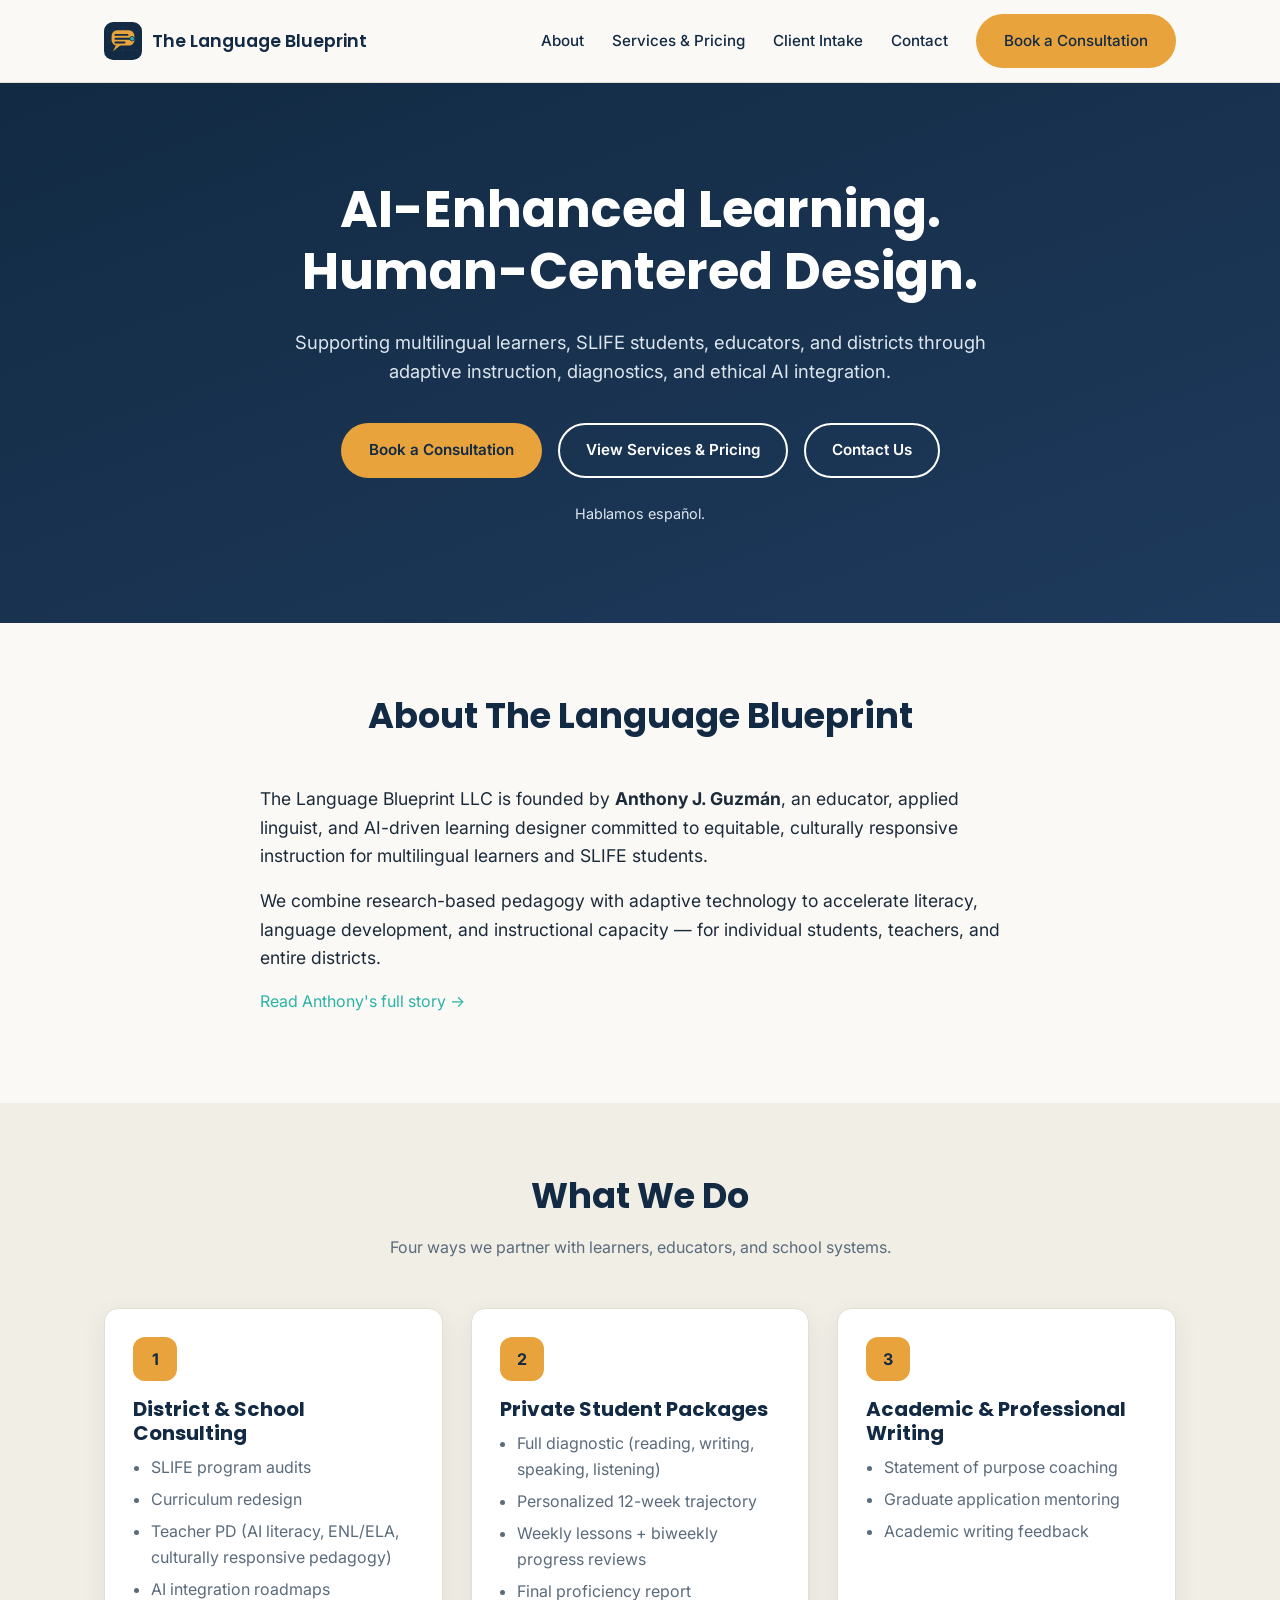
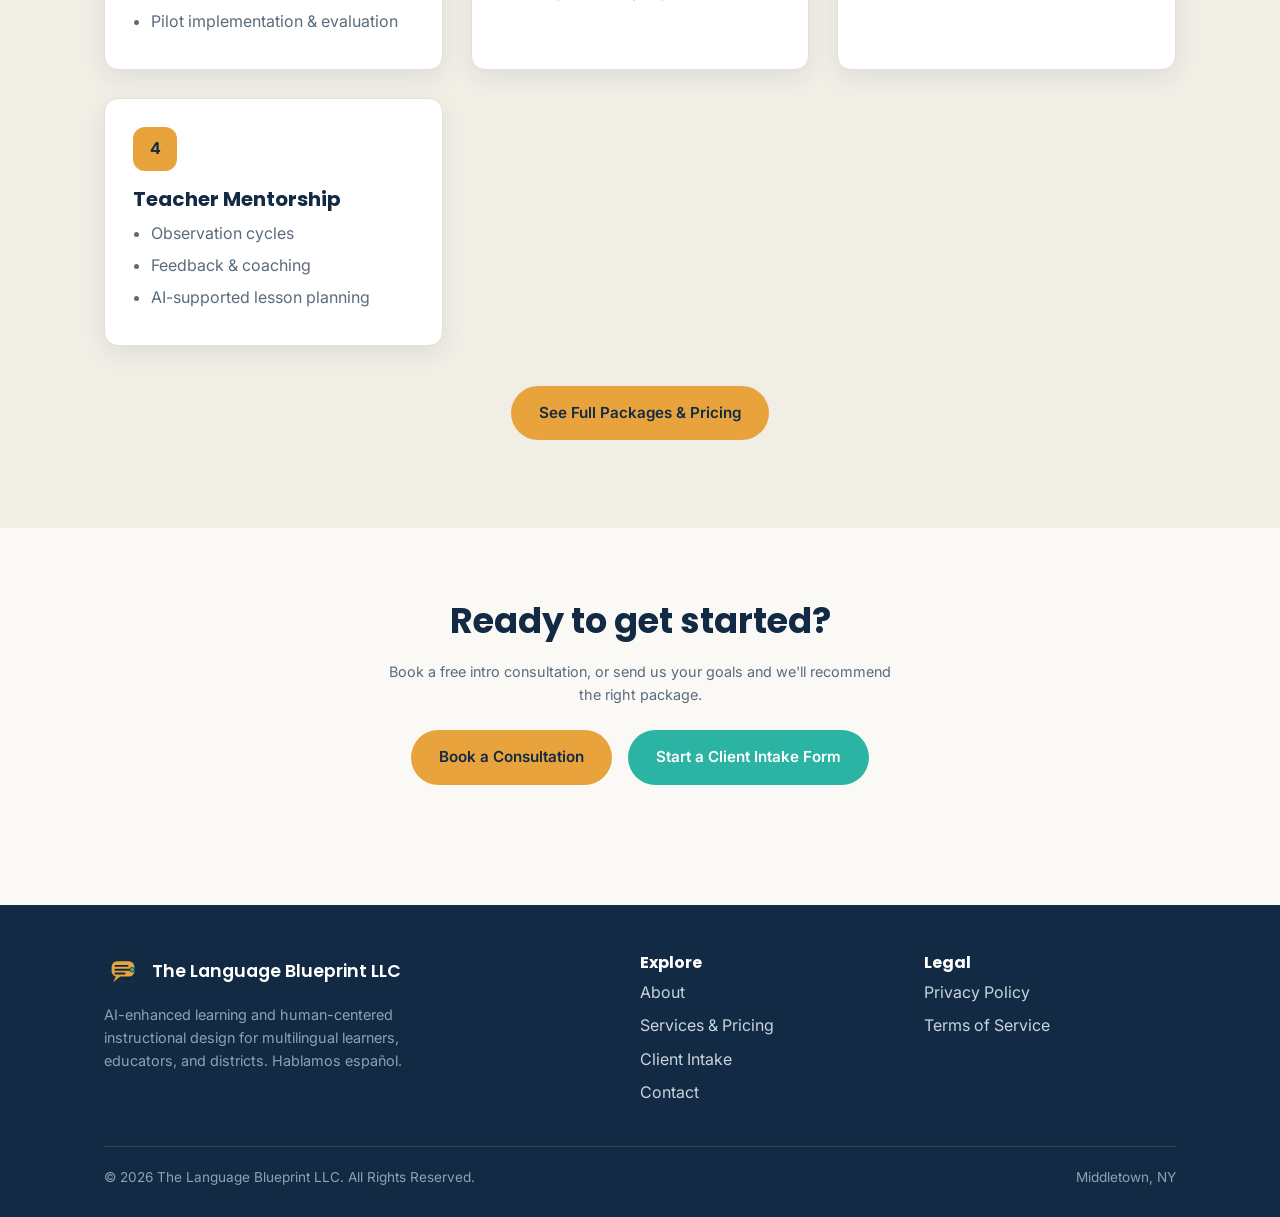
==== index.html @ 2959a11a "Fix logo/favicon for Google: use PNG instead of SVG (Google's logo/favicon crawler requires JPEG/PNG" ====
<!doctype html>
<html lang="en">
<head>
<meta charset="UTF-8">
<meta name="viewport" content="width=device-width, initial-scale=1.0">
<title>The Language Blueprint LLC | AI-Enhanced Learning, Human-Centered Design</title>
<meta name="description" content="The Language Blueprint LLC supports multilingual learners, SLIFE students, educators, and districts through adaptive instruction, diagnostics, and ethical AI integration.">
<link rel="canonical" href="https://www.thelanguageblueprint.org/">
<link rel="icon" type="image/svg+xml" href="assets/favicon.svg">
<link rel="icon" type="image/png" sizes="128x128" href="assets/favicon-128.png">
<link rel="preconnect" href="https://fonts.googleapis.com">
<link href="https://fonts.googleapis.com/css2?family=Inter:wght@400;500;600&family=Poppins:wght@500;600;700&display=swap" rel="stylesheet">
<link rel="stylesheet" href="css/style.css">

<meta property="og:type" content="website">
<meta property="og:title" content="The Language Blueprint LLC | AI-Enhanced Learning, Human-Centered Design">
<meta property="og:description" content="Supporting multilingual learners, SLIFE students, educators, and districts through adaptive instruction, diagnostics, and ethical AI integration.">
<meta property="og:url" content="https://www.thelanguageblueprint.org/">
<meta property="og:image" content="https://www.thelanguageblueprint.org/assets/logo-square-1200.png">
<meta name="twitter:card" content="summary">

<script type="application/ld+json">
{
  "@context": "https://schema.org",
  "@type": "ProfessionalService",
  "name": "The Language Blueprint LLC",
  "url": "https://www.thelanguageblueprint.org/",
  "logo": "https://www.thelanguageblueprint.org/assets/logo-square-1200.png",
  "image": "https://www.thelanguageblueprint.org/assets/logo-square-1200.png",
  "description": "AI-enhanced learning and human-centered instructional design for multilingual learners, SLIFE students, educators, and school districts.",
  "founder": {
    "@type": "Person",
    "name": "Anthony J. Guzmán"
  },
  "address": {
    "@type": "PostalAddress",
    "addressLocality": "Middletown",
    "addressRegion": "NY",
    "addressCountry": "US"
  },
  "email": "thelanguageblueprint01@gmail.com",
  "telephone": "+1-631-214-5880",
  "areaServed": "US"
}
</script>
</head>
<body>

<header class="site-header">
  <nav class="nav">
    <a href="index.html" class="brand">
      <img src="assets/logo-icon.svg" alt="The Language Blueprint LLC logo">
      The Language Blueprint
    </a>
    <button class="nav-toggle" aria-label="Toggle menu">&#9776;</button>
    <ul class="nav-links">
      <li><a href="about.html">About</a></li>
      <li><a href="services.html">Services &amp; Pricing</a></li>
      <li><a href="intake.html">Client Intake</a></li>
      <li><a href="contact.html">Contact</a></li>
      <li><a href="contact.html#book" class="btn btn-primary">Book a Consultation</a></li>
    </ul>
  </nav>
</header>

<section class="hero">
  <div class="container">
    <h1>AI-Enhanced Learning. Human-Centered Design.</h1>
    <p class="lede">Supporting multilingual learners, SLIFE students, educators, and districts through adaptive instruction, diagnostics, and ethical AI integration.</p>
    <div class="hero-ctas">
      <a href="contact.html#book" class="btn btn-primary">Book a Consultation</a>
      <a href="services.html" class="btn btn-outline" style="background:transparent;border-color:#fff;color:#fff;">View Services &amp; Pricing</a>
      <a href="contact.html" class="btn btn-outline" style="background:transparent;border-color:#fff;color:#fff;">Contact Us</a>
    </div>
    <p class="small" style="color:#DDE6EE;margin-top:24px;">Hablamos español.</p>
  </div>
</section>

<section id="about">
  <div class="container">
    <div class="section-head">
      <h2>About The Language Blueprint</h2>
    </div>
    <div class="grid" style="grid-template-columns: 1fr; max-width:760px; margin:0 auto;">
      <div>
        <p style="font-size:1.1rem;">The Language Blueprint LLC is founded by <strong>Anthony J. Guzmán</strong>, an educator, applied linguist, and AI-driven learning designer committed to equitable, culturally responsive instruction for multilingual learners and SLIFE students.</p>
        <p style="font-size:1.1rem;">We combine research-based pedagogy with adaptive technology to accelerate literacy, language development, and instructional capacity — for individual students, teachers, and entire districts.</p>
        <p><a href="about.html">Read Anthony's full story &rarr;</a></p>
      </div>
    </div>
  </div>
</section>

<section class="alt">
  <div class="container">
    <div class="section-head">
      <h2>What We Do</h2>
      <p>Four ways we partner with learners, educators, and school systems.</p>
    </div>
    <div class="grid">
      <div class="card">
        <div class="icon-badge">1</div>
        <h3>District &amp; School Consulting</h3>
        <ul>
          <li>SLIFE program audits</li>
          <li>Curriculum redesign</li>
          <li>Teacher PD (AI literacy, ENL/ELA, culturally responsive pedagogy)</li>
          <li>AI integration roadmaps</li>
          <li>Pilot implementation &amp; evaluation</li>
        </ul>
      </div>
      <div class="card">
        <div class="icon-badge">2</div>
        <h3>Private Student Packages</h3>
        <ul>
          <li>Full diagnostic (reading, writing, speaking, listening)</li>
          <li>Personalized 12-week trajectory</li>
          <li>Weekly lessons + biweekly progress reviews</li>
          <li>Final proficiency report</li>
        </ul>
      </div>
      <div class="card">
        <div class="icon-badge">3</div>
        <h3>Academic &amp; Professional Writing</h3>
        <ul>
          <li>Statement of purpose coaching</li>
          <li>Graduate application mentoring</li>
          <li>Academic writing feedback</li>
        </ul>
      </div>
      <div class="card">
        <div class="icon-badge">4</div>
        <h3>Teacher Mentorship</h3>
        <ul>
          <li>Observation cycles</li>
          <li>Feedback &amp; coaching</li>
          <li>AI-supported lesson planning</li>
        </ul>
      </div>
    </div>
    <p class="text-center" style="margin-top:40px;">
      <a href="services.html" class="btn btn-primary">See Full Packages &amp; Pricing</a>
    </p>
  </div>
</section>

<section>
  <div class="container text-center">
    <h2>Ready to get started?</h2>
    <p class="small" style="max-width:520px;margin:0 auto 24px;">Book a free intro consultation, or send us your goals and we'll recommend the right package.</p>
    <div class="hero-ctas">
      <a href="contact.html#book" class="btn btn-primary">Book a Consultation</a>
      <a href="intake.html" class="btn btn-teal">Start a Client Intake Form</a>
    </div>
  </div>
</section>

<footer class="site-footer">
  <div class="container">
    <div class="footer-grid">
      <div>
        <a href="index.html" class="brand" style="color:#fff;">
          <img src="assets/logo-icon.svg" alt="The Language Blueprint LLC logo">
          The Language Blueprint LLC
        </a>
        <p class="small" style="color:#90A2B3; max-width:320px; margin-top:12px;">AI-enhanced learning and human-centered instructional design for multilingual learners, educators, and districts. Hablamos español.</p>
      </div>
      <div>
        <h4>Explore</h4>
        <ul>
          <li><a href="about.html">About</a></li>
          <li><a href="services.html">Services &amp; Pricing</a></li>
          <li><a href="intake.html">Client Intake</a></li>
          <li><a href="contact.html">Contact</a></li>
        </ul>
      </div>
      <div>
        <h4>Legal</h4>
        <ul>
          <li><a href="privacy-policy.html">Privacy Policy</a></li>
          <li><a href="terms-of-service.html">Terms of Service</a></li>
        </ul>
      </div>
    </div>
    <div class="footer-bottom">
      <span>&copy; <span id="year"></span> The Language Blueprint LLC. All Rights Reserved.</span>
      <span>Middletown, NY</span>
    </div>
  </div>
</footer>

<script src="js/main.js"></script>
</body>
</html>
---- css/style.css ----
/* ============================================
   The Language Blueprint LLC — Site Stylesheet
   ============================================ */

:root {
  --navy: #122A43;
  --navy-light: #1E3A5C;
  --amber: #E8A33D;
  --amber-dark: #C9812A;
  --teal: #2BB3A3;
  --bg: #FAF9F6;
  --bg-alt: #F1EEE6;
  --text: #1C2B3A;
  --muted: #5A6B7B;
  --border: #E3DFD4;
  --radius: 14px;
  --max-width: 1120px;
  --shadow: 0 8px 24px rgba(18, 42, 67, 0.08);
}

* { box-sizing: border-box; }

html { scroll-behavior: smooth; }

body {
  margin: 0;
  font-family: 'Inter', 'Segoe UI', Arial, sans-serif;
  color: var(--text);
  background: var(--bg);
  line-height: 1.6;
}

h1, h2, h3, h4 {
  font-family: 'Poppins', 'Segoe UI', Arial, sans-serif;
  color: var(--navy);
  line-height: 1.2;
  margin: 0 0 0.5em;
}

h1 { font-size: clamp(2.1rem, 4vw, 3.2rem); }
h2 { font-size: clamp(1.6rem, 3vw, 2.2rem); }
h3 { font-size: 1.25rem; }

p { margin: 0 0 1em; color: var(--text); }

a { color: var(--teal); text-decoration: none; }
a:hover { text-decoration: underline; }

img, svg { max-width: 100%; display: block; }

.container {
  max-width: var(--max-width);
  margin: 0 auto;
  padding: 0 24px;
}

/* ---------- Header / Nav ---------- */

.site-header {
  position: sticky;
  top: 0;
  z-index: 100;
  background: rgba(250, 249, 246, 0.92);
  backdrop-filter: blur(6px);
  border-bottom: 1px solid var(--border);
}

.nav {
  display: flex;
  align-items: center;
  justify-content: space-between;
  padding: 14px 24px;
  max-width: var(--max-width);
  margin: 0 auto;
}

.brand {
  display: flex;
  align-items: center;
  gap: 10px;
  font-family: 'Poppins', sans-serif;
  font-weight: 600;
  font-size: 1.1rem;
  color: var(--navy);
}

.brand img { width: 38px; height: 38px; }
.brand:hover { text-decoration: none; }

.nav-links {
  display: flex;
  align-items: center;
  gap: 28px;
  list-style: none;
  margin: 0;
  padding: 0;
}

.nav-links a {
  color: var(--navy);
  font-weight: 500;
  font-size: 0.95rem;
}

.nav-toggle {
  display: none;
  background: none;
  border: none;
  font-size: 1.6rem;
  color: var(--navy);
  cursor: pointer;
}

@media (max-width: 780px) {
  .nav-toggle { display: block; }
  .nav-links {
    position: absolute;
    top: 100%;
    left: 0;
    right: 0;
    background: var(--bg);
    flex-direction: column;
    align-items: flex-start;
    gap: 0;
    border-bottom: 1px solid var(--border);
    max-height: 0;
    overflow: hidden;
    transition: max-height 0.25s ease;
  }
  .nav-links.open { max-height: 400px; }
  .nav-links li { width: 100%; }
  .nav-links a {
    display: block;
    padding: 14px 24px;
    width: 100%;
    border-top: 1px solid var(--border);
  }
}

/* ---------- Buttons ---------- */

.btn {
  display: inline-flex;
  align-items: center;
  justify-content: center;
  gap: 8px;
  padding: 13px 26px;
  border-radius: 999px;
  font-weight: 600;
  font-size: 0.95rem;
  cursor: pointer;
  border: 2px solid transparent;
  transition: transform 0.15s ease, box-shadow 0.15s ease, background 0.15s ease;
  white-space: nowrap;
}

.btn:hover { text-decoration: none; transform: translateY(-1px); }

.btn-primary {
  background: var(--amber);
  color: var(--navy);
}
.btn-primary:hover { background: var(--amber-dark); }

.btn-outline {
  background: transparent;
  border-color: var(--navy);
  color: var(--navy);
}
.btn-outline:hover { background: var(--navy); color: #fff; }

.btn-teal {
  background: var(--teal);
  color: #fff;
}
.btn-teal:hover { background: #23917f; }

.btn-block { width: 100%; }

/* ---------- Hero ---------- */

.hero {
  background: linear-gradient(160deg, var(--navy) 0%, var(--navy-light) 100%);
  color: #fff;
  padding: 96px 0 84px;
}

.hero .container { text-align: center; max-width: 780px; }

.hero h1 { color: #fff; }

.hero p.lede {
  font-size: 1.15rem;
  color: #DDE6EE;
  margin-bottom: 2em;
}

.hero-ctas {
  display: flex;
  gap: 16px;
  justify-content: center;
  flex-wrap: wrap;
}

/* ---------- Sections ---------- */

section { padding: 72px 0; }
section.alt { background: var(--bg-alt); }

.section-head {
  text-align: center;
  max-width: 640px;
  margin: 0 auto 48px;
}

.section-head p { color: var(--muted); }

/* ---------- Cards / Grid ---------- */

.grid {
  display: grid;
  gap: 28px;
  grid-template-columns: repeat(auto-fit, minmax(250px, 1fr));
}

.card {
  background: #fff;
  border: 1px solid var(--border);
  border-radius: var(--radius);
  padding: 28px;
  box-shadow: var(--shadow);
}

.card ul { padding-left: 1.1em; margin: 0.5em 0 0; color: var(--muted); }
.card li { margin-bottom: 0.4em; }

.icon-badge {
  width: 44px;
  height: 44px;
  border-radius: 12px;
  background: var(--amber);
  color: var(--navy);
  display: flex;
  align-items: center;
  justify-content: center;
  font-weight: 700;
  margin-bottom: 16px;
}

/* ---------- Pricing ---------- */

.price-card {
  background: #fff;
  border: 1px solid var(--border);
  border-radius: var(--radius);
  padding: 32px;
  box-shadow: var(--shadow);
  display: flex;
  flex-direction: column;
}

.price-card .fee {
  font-family: 'Poppins', sans-serif;
  font-size: 2rem;
  font-weight: 600;
  color: var(--navy);
  margin: 8px 0 16px;
}

.price-card .fee span {
  font-size: 0.95rem;
  color: var(--muted);
  font-weight: 400;
}

.price-card ul {
  list-style: none;
  padding: 0;
  margin: 0 0 24px;
  color: var(--muted);
  flex-grow: 1;
}

.price-card li {
  padding-left: 1.6em;
  position: relative;
  margin-bottom: 10px;
}

.price-card li::before {
  content: "✓";
  position: absolute;
  left: 0;
  color: var(--teal);
  font-weight: 700;
}

.price-card.featured {
  border: 2px solid var(--amber);
  transform: scale(1.02);
}

.badge {
  display: inline-block;
  background: var(--teal);
  color: #fff;
  font-size: 0.75rem;
  font-weight: 700;
  letter-spacing: 0.05em;
  text-transform: uppercase;
  padding: 4px 12px;
  border-radius: 999px;
  margin-bottom: 12px;
  align-self: flex-start;
}

/* ---------- Forms ---------- */

.form-card {
  background: #fff;
  border: 1px solid var(--border);
  border-radius: var(--radius);
  padding: 32px;
  box-shadow: var(--shadow);
  max-width: 640px;
  margin: 0 auto;
}

label {
  display: block;
  font-weight: 600;
  font-size: 0.9rem;
  margin: 18px 0 6px;
  color: var(--navy);
}

label:first-child { margin-top: 0; }

input, select, textarea {
  width: 100%;
  padding: 12px 14px;
  border: 1px solid var(--border);
  border-radius: 8px;
  font-family: inherit;
  font-size: 1rem;
  background: var(--bg);
  color: var(--text);
}

input:focus, select:focus, textarea:focus {
  outline: none;
  border-color: var(--teal);
}

.checkbox-row {
  display: flex;
  gap: 10px;
  align-items: flex-start;
  margin-top: 20px;
}

.checkbox-row input { width: auto; margin-top: 4px; }
.checkbox-row label { margin: 0; font-weight: 400; font-size: 0.9rem; color: var(--muted); }

.form-note {
  font-size: 0.85rem;
  color: var(--muted);
  margin-top: 16px;
}

/* ---------- Footer ---------- */

.site-footer {
  background: var(--navy);
  color: #C9D4DE;
  padding: 48px 0 28px;
  margin-top: 48px;
}

.footer-grid {
  display: grid;
  grid-template-columns: 2fr 1fr 1fr;
  gap: 32px;
  margin-bottom: 32px;
}

.footer-grid h4 { color: #fff; font-size: 1rem; }
.footer-grid a { color: #C9D4DE; }
.footer-grid ul { list-style: none; padding: 0; margin: 0; }
.footer-grid li { margin-bottom: 8px; }

.footer-bottom {
  border-top: 1px solid rgba(255,255,255,0.12);
  padding-top: 20px;
  font-size: 0.85rem;
  display: flex;
  justify-content: space-between;
  flex-wrap: wrap;
  gap: 12px;
  color: #90A2B3;
}

@media (max-width: 640px) {
  .footer-grid { grid-template-columns: 1fr; }
}

/* ---------- Utility ---------- */

.text-center { text-align: center; }
.mt-0 { margin-top: 0; }
.small { font-size: 0.9rem; color: var(--muted); }

.legal-doc {
  max-width: 760px;
  margin: 0 auto;
  background: #fff;
  border: 1px solid var(--border);
  border-radius: var(--radius);
  padding: 48px;
  box-shadow: var(--shadow);
}

.legal-doc h2 { margin-top: 1.6em; }
.legal-doc h2:first-child { margin-top: 0; }

@media print {
  .site-header, .site-footer, .no-print { display: none; }
  .legal-doc { box-shadow: none; border: none; padding: 0; }
}
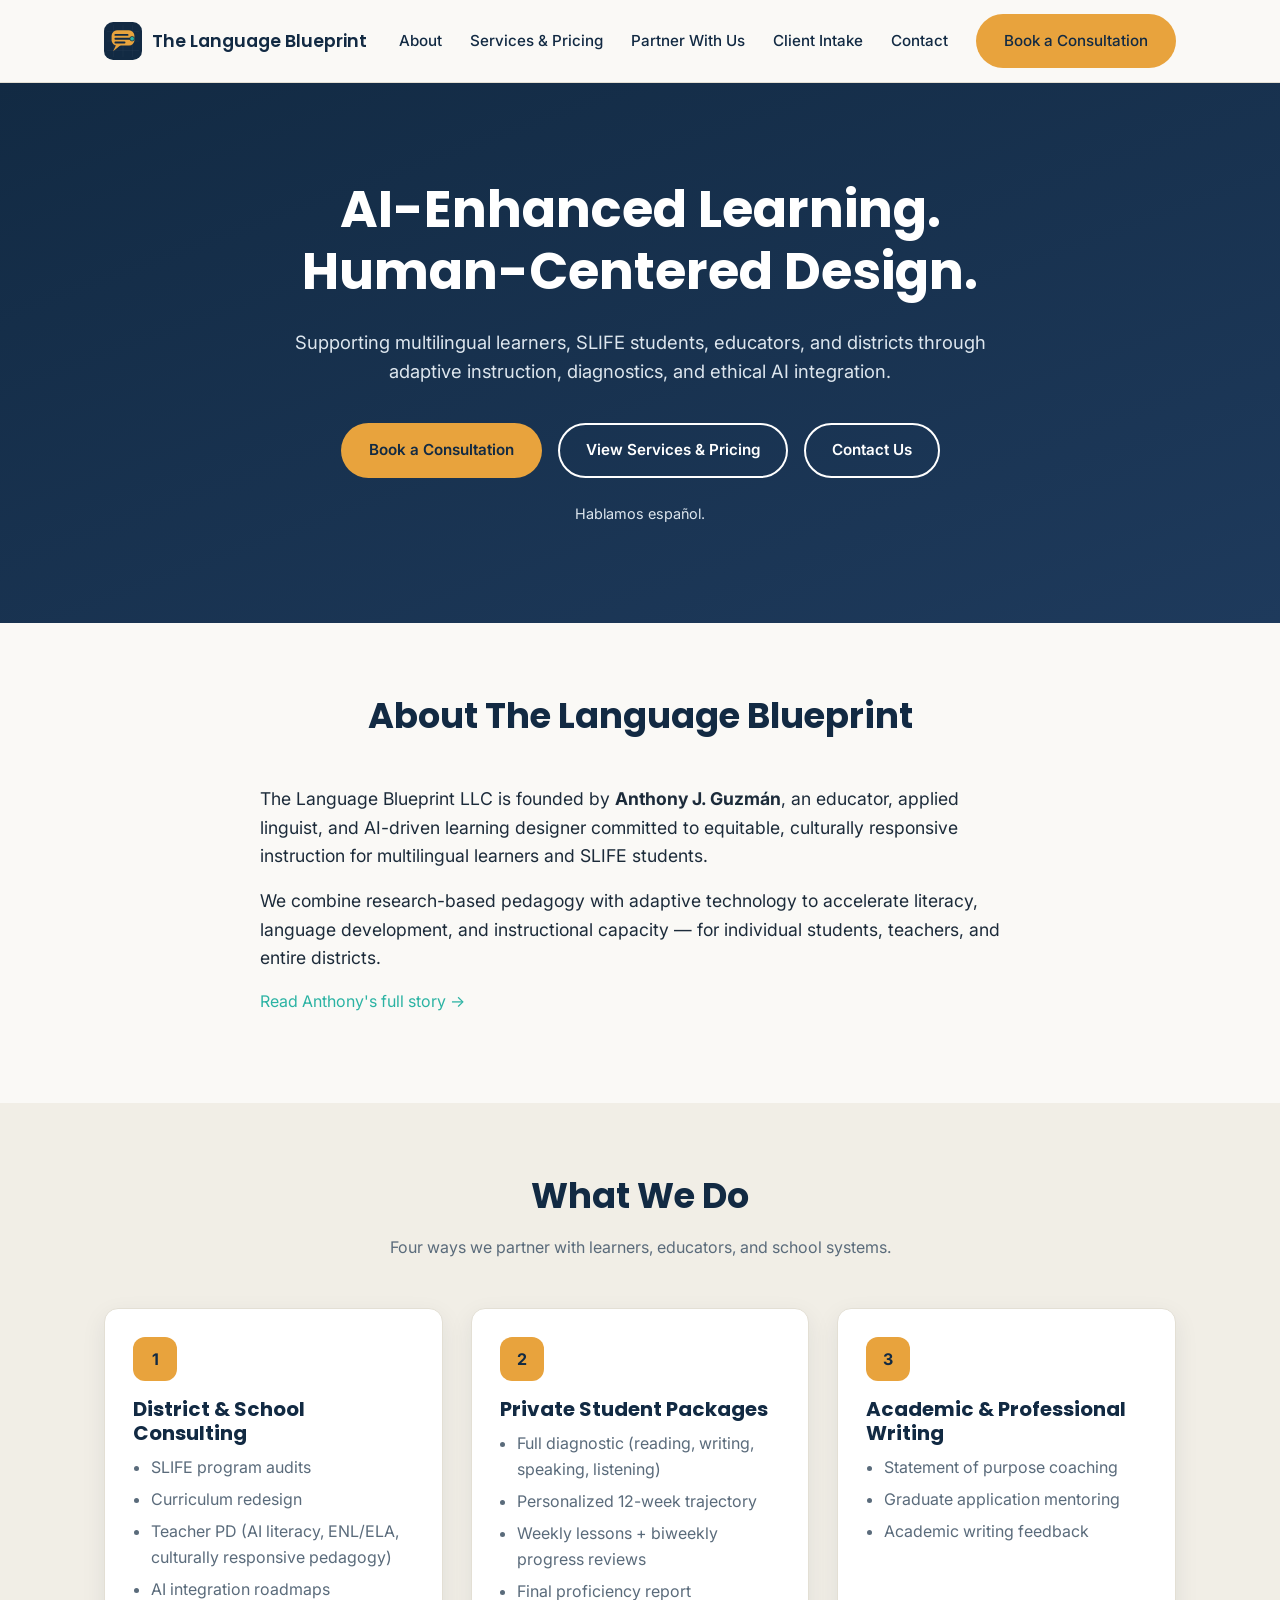
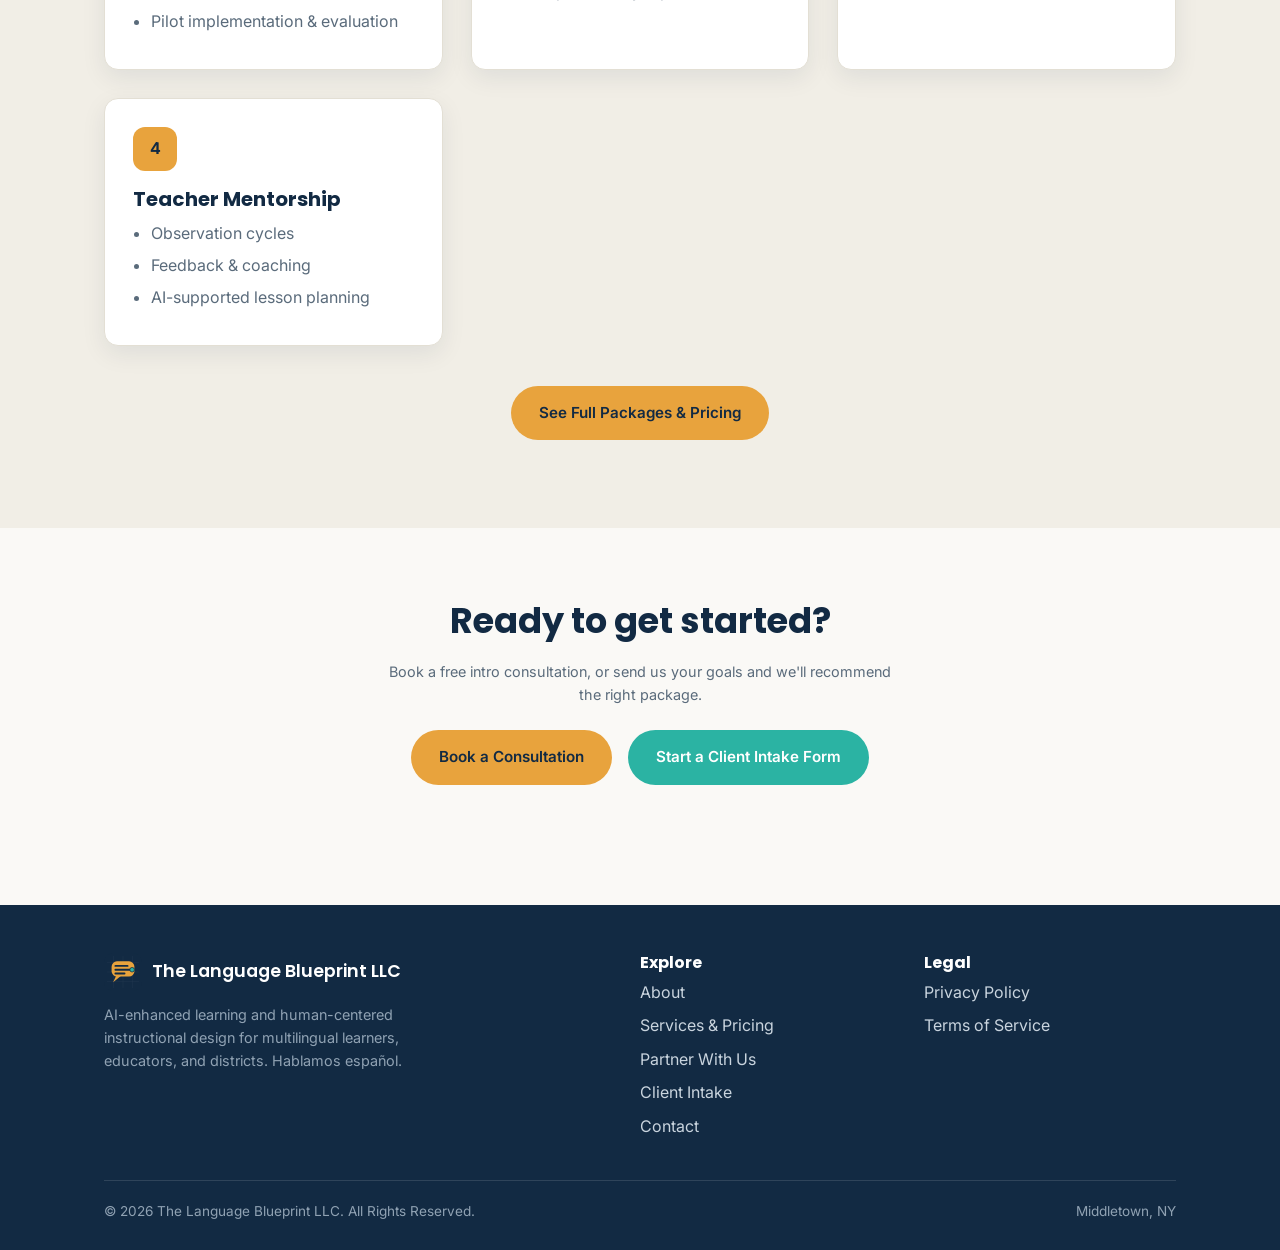
==== commit c8ac11bb: "Add Partner With Us recruitment page, link site-wide, add Google Form field spec for applicant intak" ====
--- a/index.html
+++ b/index.html
@@ -56,6 +56,7 @@
     <ul class="nav-links">
       <li><a href="about.html">About</a></li>
       <li><a href="services.html">Services &amp; Pricing</a></li>
+          <li><a href="partner.html">Partner With Us</a></li>
       <li><a href="intake.html">Client Intake</a></li>
       <li><a href="contact.html">Contact</a></li>
       <li><a href="contact.html#book" class="btn btn-primary">Book a Consultation</a></li>
@@ -170,6 +171,7 @@
         <ul>
           <li><a href="about.html">About</a></li>
           <li><a href="services.html">Services &amp; Pricing</a></li>
+          <li><a href="partner.html">Partner With Us</a></li>
           <li><a href="intake.html">Client Intake</a></li>
           <li><a href="contact.html">Contact</a></li>
         </ul>
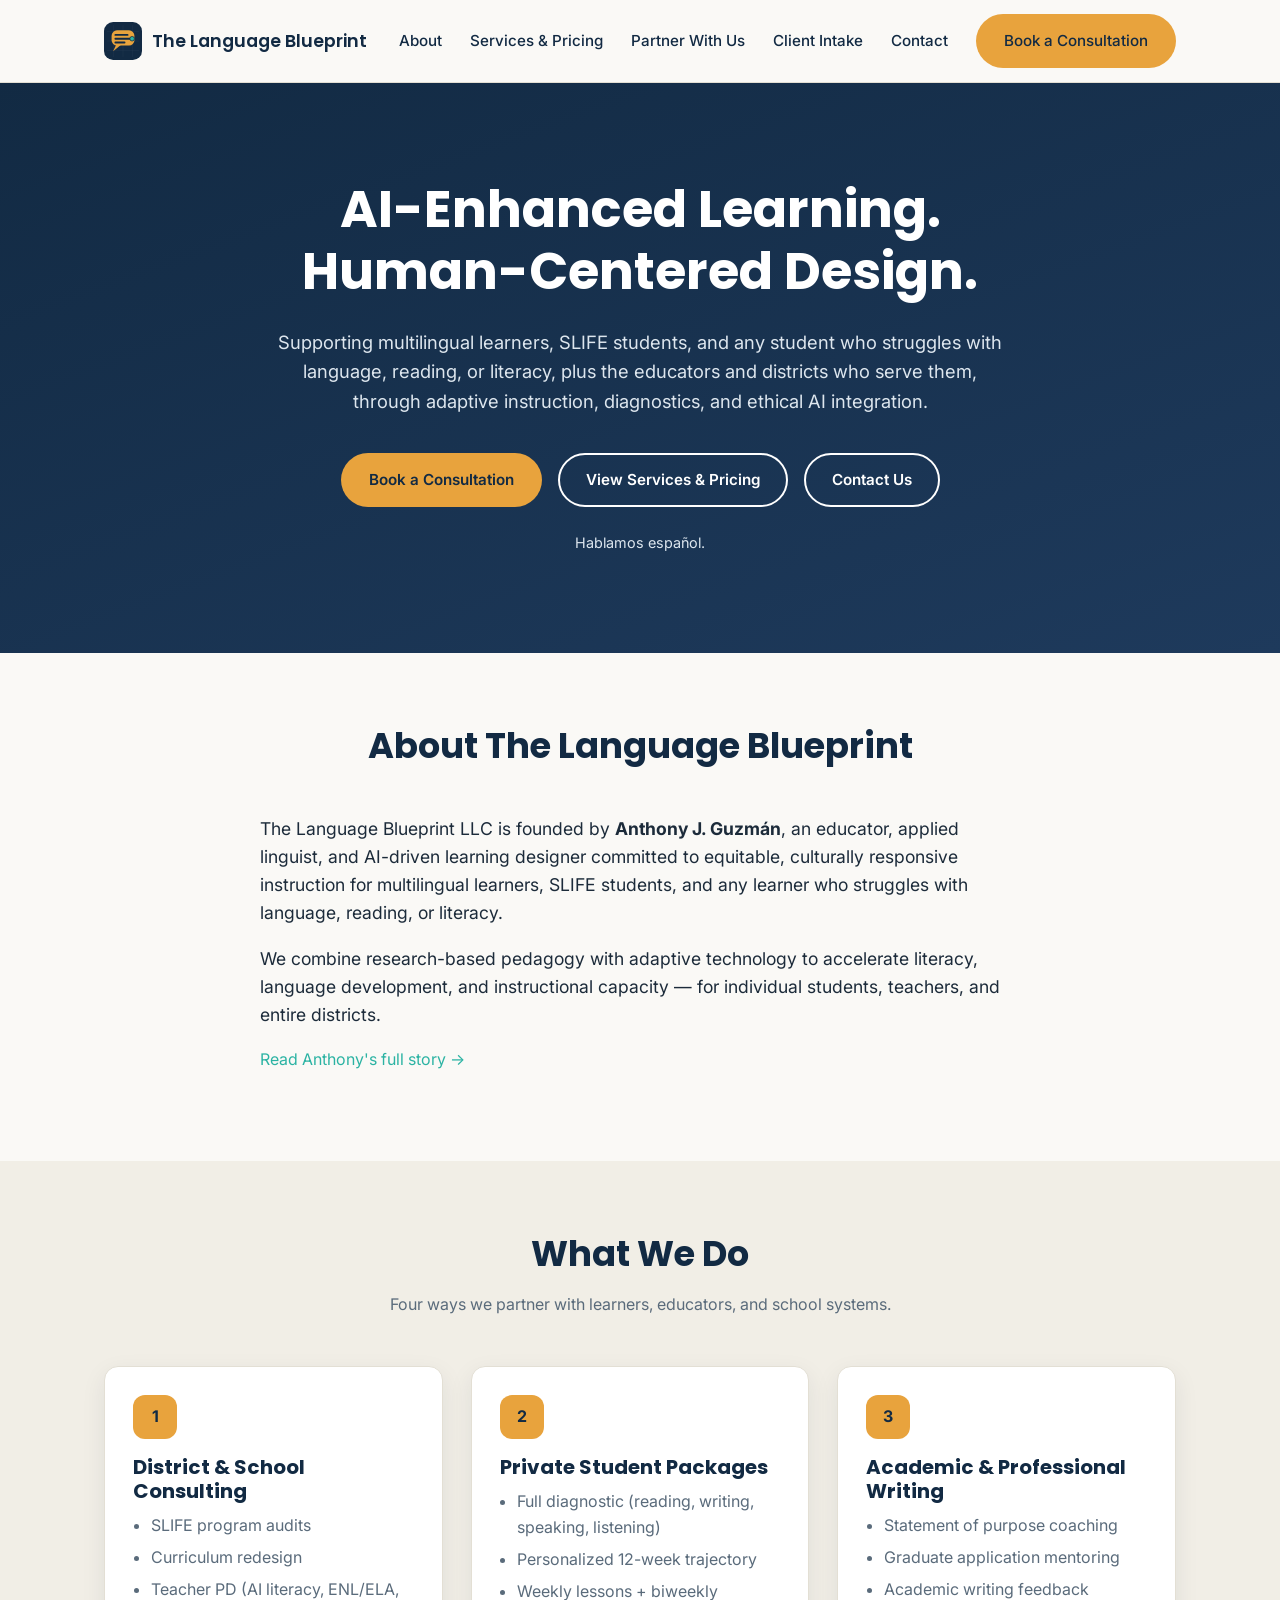
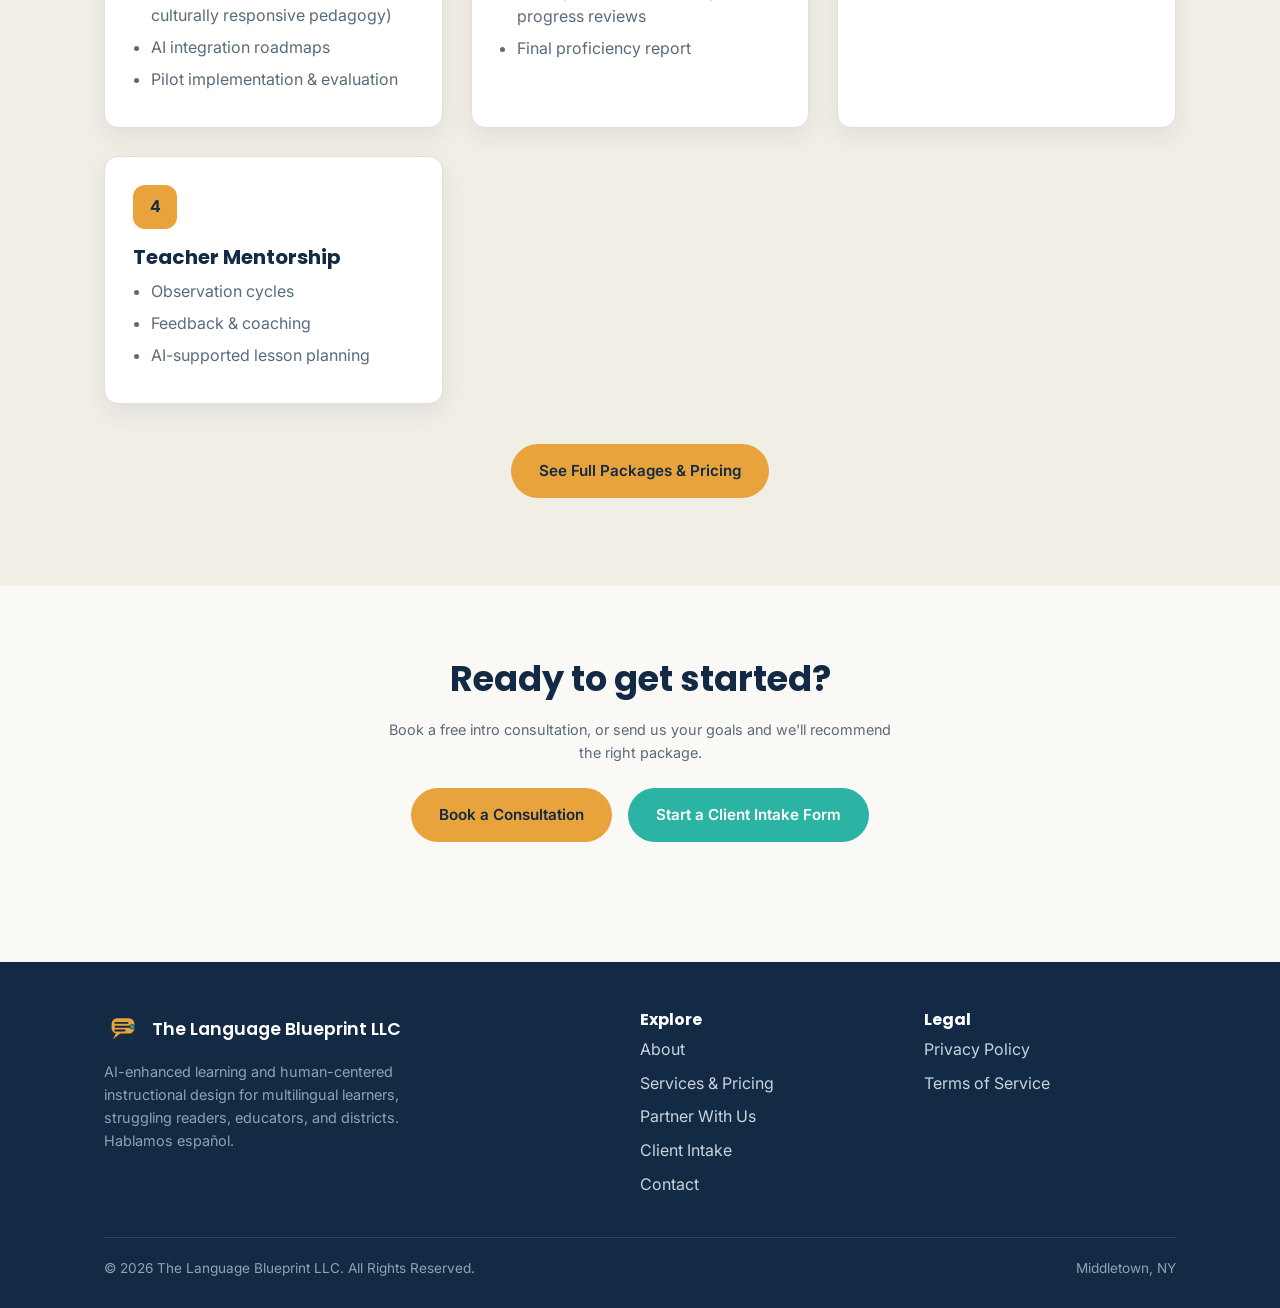
==== commit 24997e28: "Broaden site messaging beyond ELL/SLIFE to include all struggling readers; add Anthony's degree cred" ====
--- a/index.html
+++ b/index.html
@@ -4,7 +4,7 @@
 <meta charset="UTF-8">
 <meta name="viewport" content="width=device-width, initial-scale=1.0">
 <title>The Language Blueprint LLC | AI-Enhanced Learning, Human-Centered Design</title>
-<meta name="description" content="The Language Blueprint LLC supports multilingual learners, SLIFE students, educators, and districts through adaptive instruction, diagnostics, and ethical AI integration.">
+<meta name="description" content="The Language Blueprint LLC supports multilingual learners, SLIFE students, and struggling readers, plus the educators and districts who serve them, through adaptive instruction, diagnostics, and ethical AI integration.">
 <link rel="canonical" href="https://www.thelanguageblueprint.org/">
 <link rel="icon" type="image/svg+xml" href="assets/favicon.svg">
 <link rel="icon" type="image/png" sizes="128x128" href="assets/favicon-128.png">
@@ -14,7 +14,7 @@
 
 <meta property="og:type" content="website">
 <meta property="og:title" content="The Language Blueprint LLC | AI-Enhanced Learning, Human-Centered Design">
-<meta property="og:description" content="Supporting multilingual learners, SLIFE students, educators, and districts through adaptive instruction, diagnostics, and ethical AI integration.">
+<meta property="og:description" content="Supporting multilingual learners, SLIFE students, and struggling readers, plus the educators and districts who serve them, through adaptive instruction, diagnostics, and ethical AI integration.">
 <meta property="og:url" content="https://www.thelanguageblueprint.org/">
 <meta property="og:image" content="https://www.thelanguageblueprint.org/assets/logo-square-1200.png">
 <meta name="twitter:card" content="summary">
@@ -27,7 +27,7 @@
   "url": "https://www.thelanguageblueprint.org/",
   "logo": "https://www.thelanguageblueprint.org/assets/logo-square-1200.png",
   "image": "https://www.thelanguageblueprint.org/assets/logo-square-1200.png",
-  "description": "AI-enhanced learning and human-centered instructional design for multilingual learners, SLIFE students, educators, and school districts.",
+  "description": "AI-enhanced learning and human-centered instructional design for multilingual learners, SLIFE students, struggling readers, educators, and school districts.",
   "founder": {
     "@type": "Person",
     "name": "Anthony J. Guzmán"
@@ -67,7 +67,7 @@
 <section class="hero">
   <div class="container">
     <h1>AI-Enhanced Learning. Human-Centered Design.</h1>
-    <p class="lede">Supporting multilingual learners, SLIFE students, educators, and districts through adaptive instruction, diagnostics, and ethical AI integration.</p>
+    <p class="lede">Supporting multilingual learners, SLIFE students, and any student who struggles with language, reading, or literacy, plus the educators and districts who serve them, through adaptive instruction, diagnostics, and ethical AI integration.</p>
     <div class="hero-ctas">
       <a href="contact.html#book" class="btn btn-primary">Book a Consultation</a>
       <a href="services.html" class="btn btn-outline" style="background:transparent;border-color:#fff;color:#fff;">View Services &amp; Pricing</a>
@@ -84,7 +84,7 @@
     </div>
     <div class="grid" style="grid-template-columns: 1fr; max-width:760px; margin:0 auto;">
       <div>
-        <p style="font-size:1.1rem;">The Language Blueprint LLC is founded by <strong>Anthony J. Guzmán</strong>, an educator, applied linguist, and AI-driven learning designer committed to equitable, culturally responsive instruction for multilingual learners and SLIFE students.</p>
+        <p style="font-size:1.1rem;">The Language Blueprint LLC is founded by <strong>Anthony J. Guzmán</strong>, an educator, applied linguist, and AI-driven learning designer committed to equitable, culturally responsive instruction for multilingual learners, SLIFE students, and any learner who struggles with language, reading, or literacy.</p>
         <p style="font-size:1.1rem;">We combine research-based pedagogy with adaptive technology to accelerate literacy, language development, and instructional capacity — for individual students, teachers, and entire districts.</p>
         <p><a href="about.html">Read Anthony's full story &rarr;</a></p>
       </div>
@@ -164,7 +164,7 @@
           <img src="assets/logo-icon.svg" alt="The Language Blueprint LLC logo">
           The Language Blueprint LLC
         </a>
-        <p class="small" style="color:#90A2B3; max-width:320px; margin-top:12px;">AI-enhanced learning and human-centered instructional design for multilingual learners, educators, and districts. Hablamos español.</p>
+        <p class="small" style="color:#90A2B3; max-width:320px; margin-top:12px;">AI-enhanced learning and human-centered instructional design for multilingual learners, struggling readers, educators, and districts. Hablamos español.</p>
       </div>
       <div>
         <h4>Explore</h4>
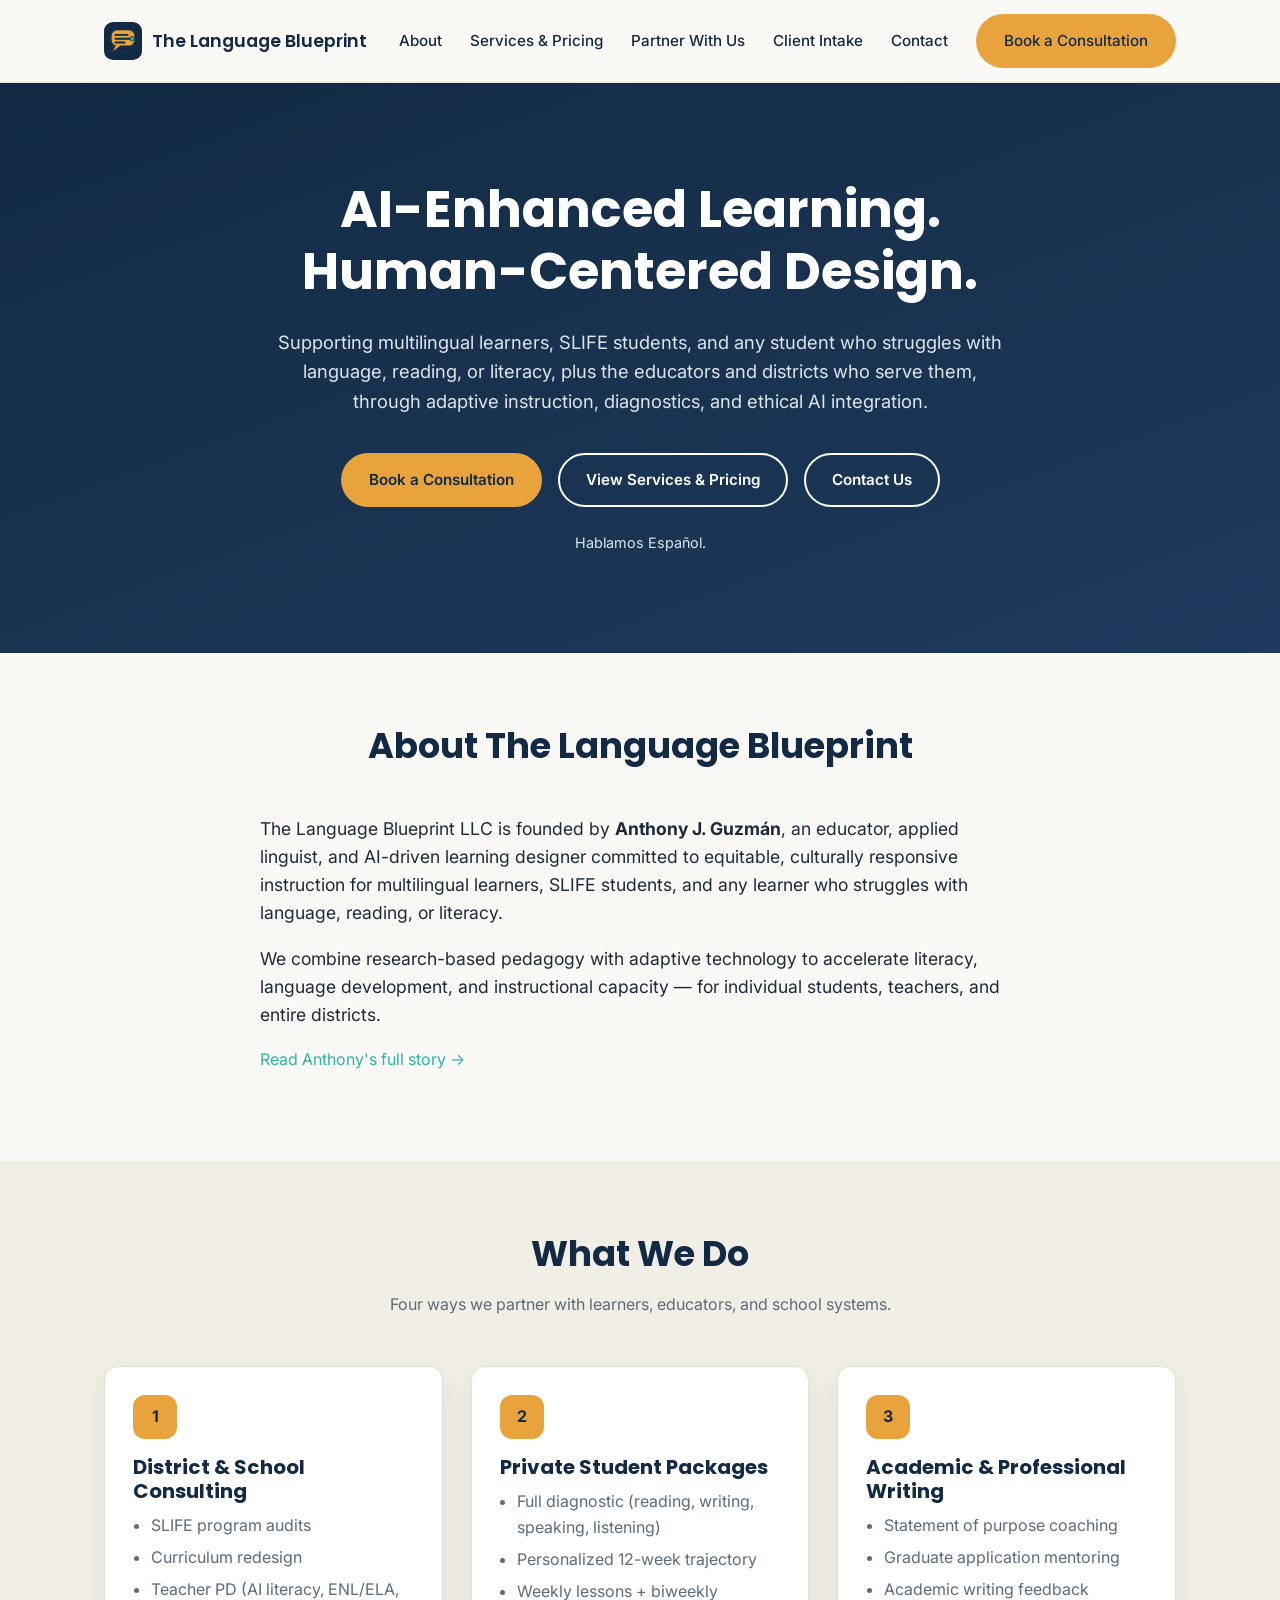
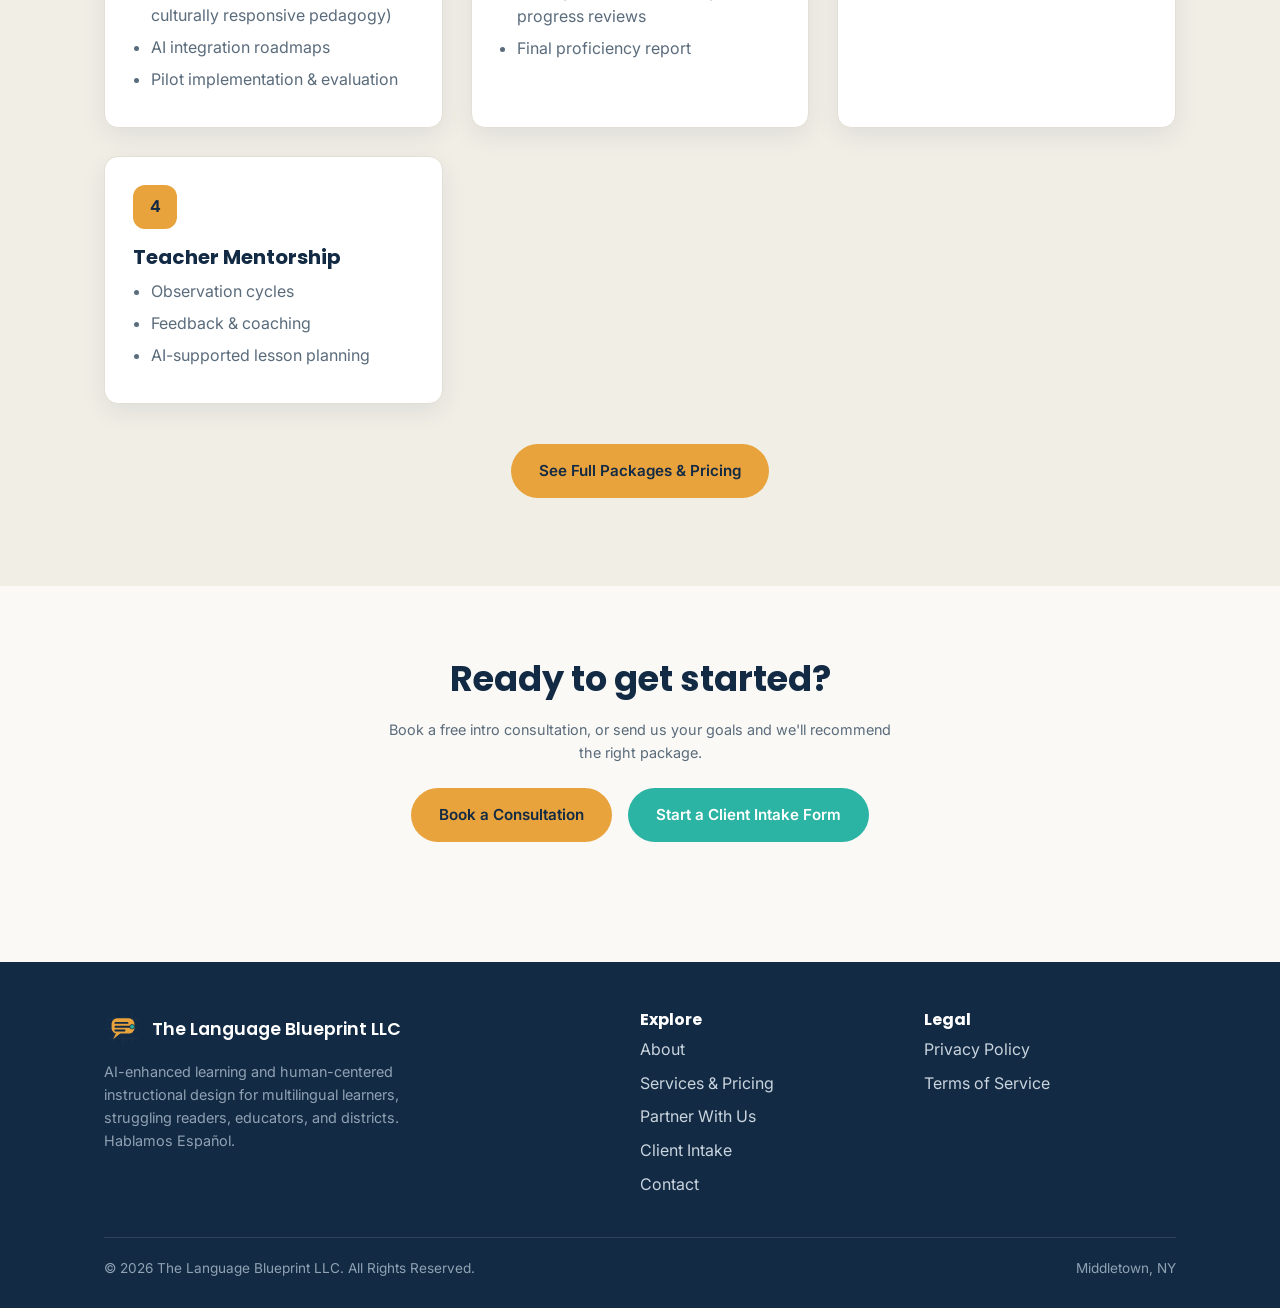
==== commit a2cfa66d: "Capitalize Espanol in 'Hablamos Espanol' site-wide" ====
--- a/index.html
+++ b/index.html
@@ -73,7 +73,7 @@
       <a href="services.html" class="btn btn-outline" style="background:transparent;border-color:#fff;color:#fff;">View Services &amp; Pricing</a>
       <a href="contact.html" class="btn btn-outline" style="background:transparent;border-color:#fff;color:#fff;">Contact Us</a>
     </div>
-    <p class="small" style="color:#DDE6EE;margin-top:24px;">Hablamos español.</p>
+    <p class="small" style="color:#DDE6EE;margin-top:24px;">Hablamos Español.</p>
   </div>
 </section>
 
@@ -164,7 +164,7 @@
           <img src="assets/logo-icon.svg" alt="The Language Blueprint LLC logo">
           The Language Blueprint LLC
         </a>
-        <p class="small" style="color:#90A2B3; max-width:320px; margin-top:12px;">AI-enhanced learning and human-centered instructional design for multilingual learners, struggling readers, educators, and districts. Hablamos español.</p>
+        <p class="small" style="color:#90A2B3; max-width:320px; margin-top:12px;">AI-enhanced learning and human-centered instructional design for multilingual learners, struggling readers, educators, and districts. Hablamos Español.</p>
       </div>
       <div>
         <h4>Explore</h4>
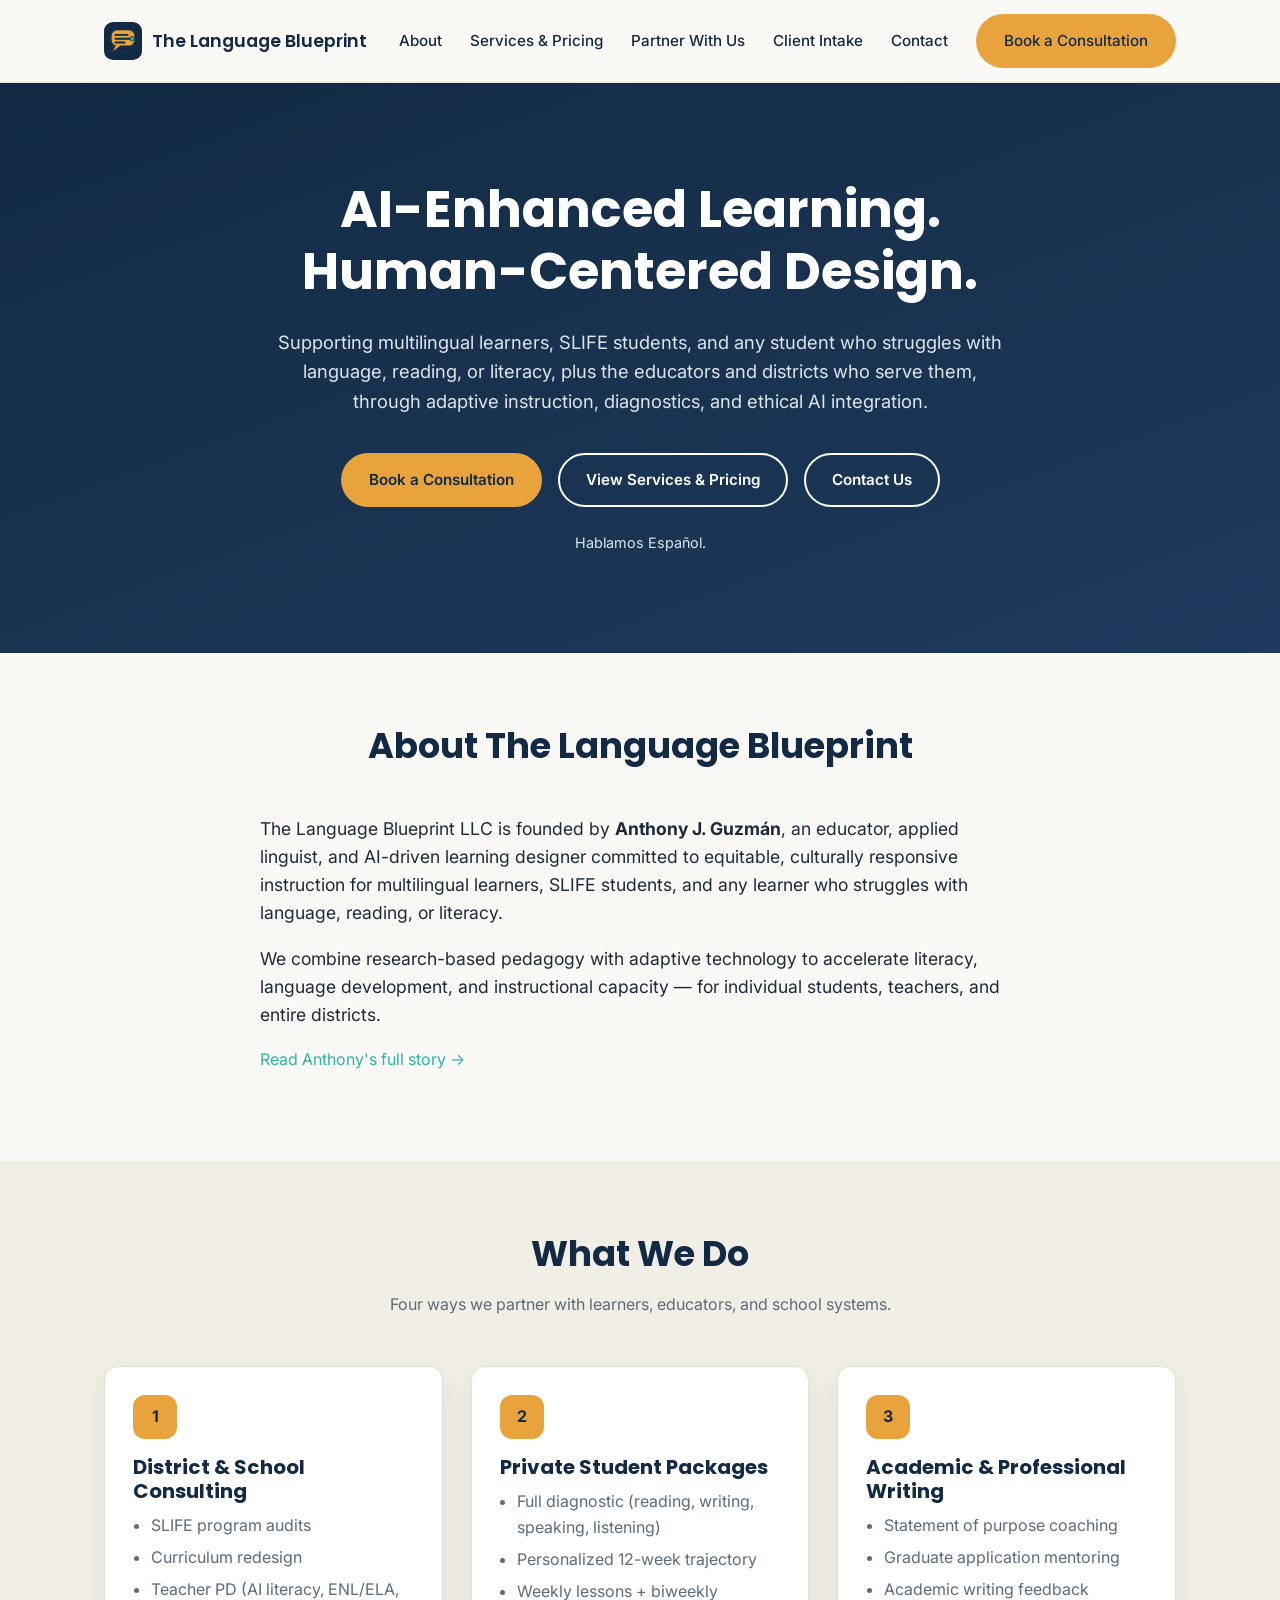
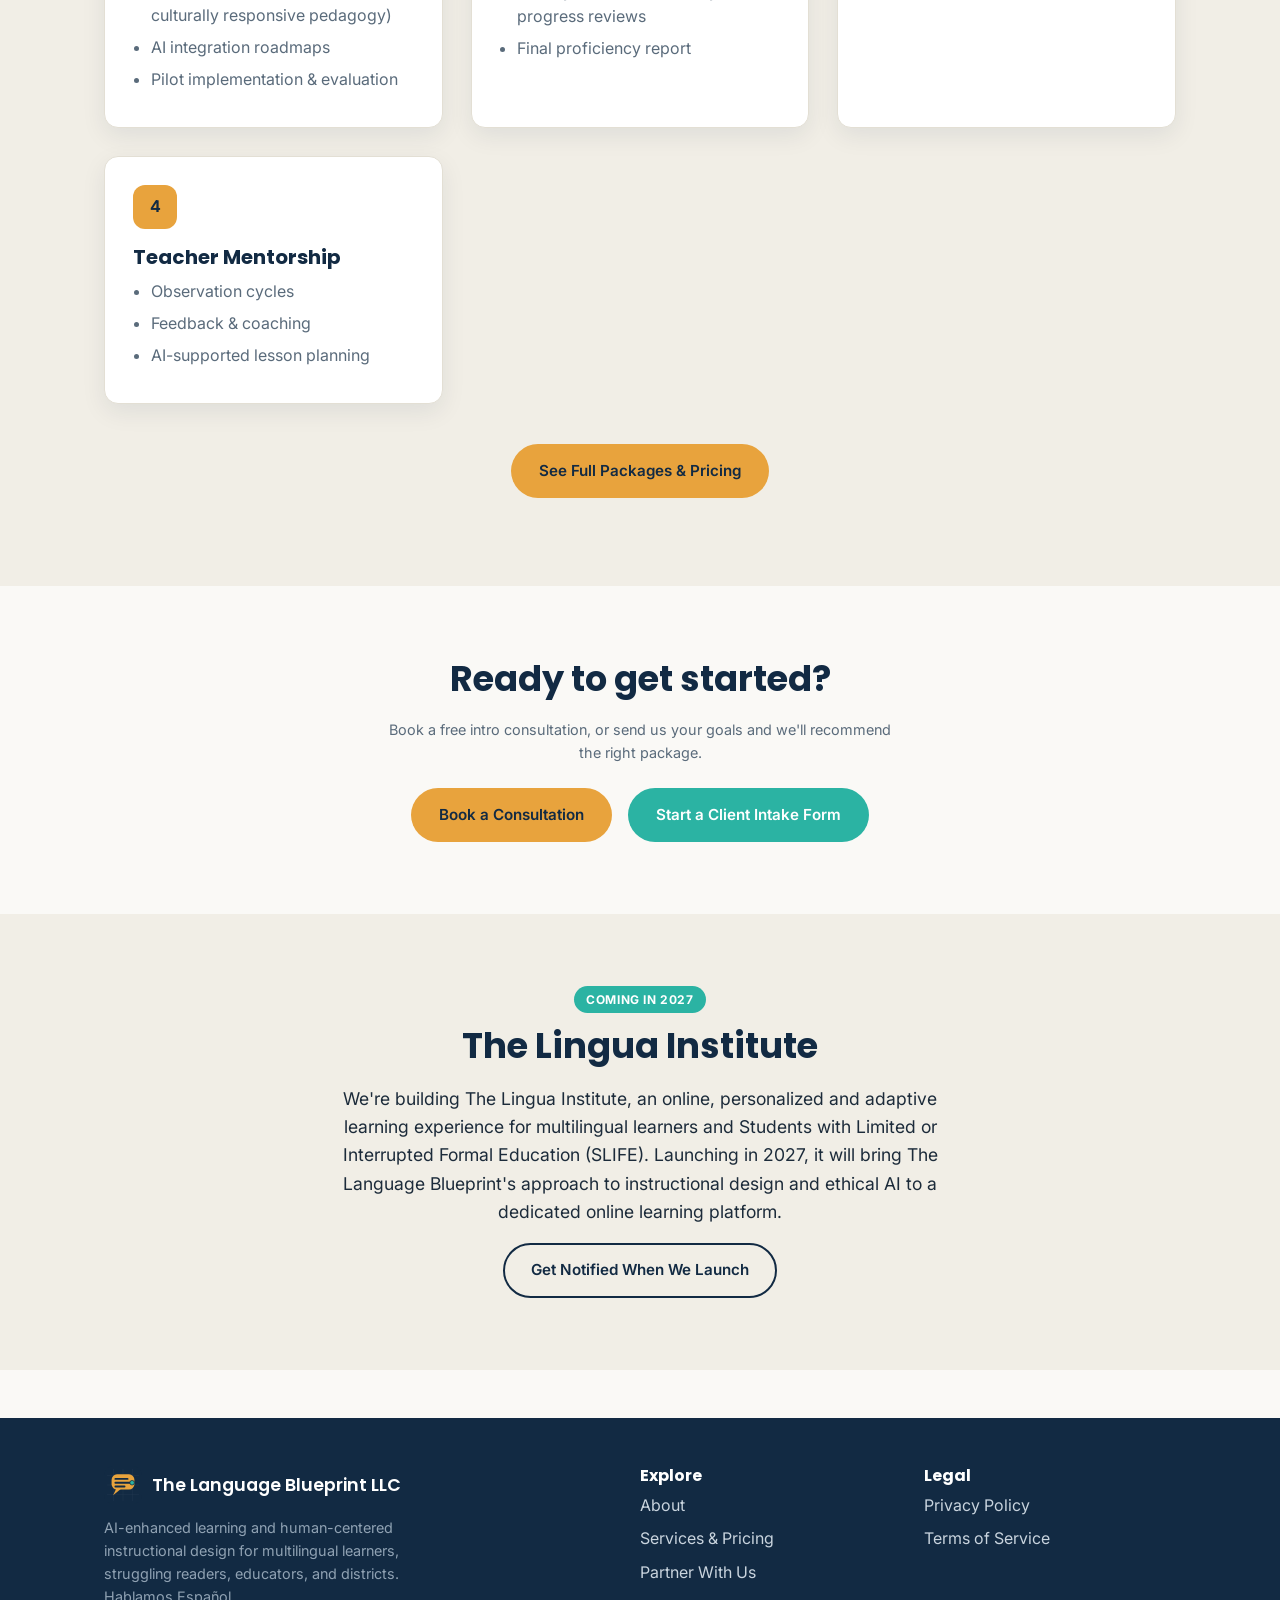
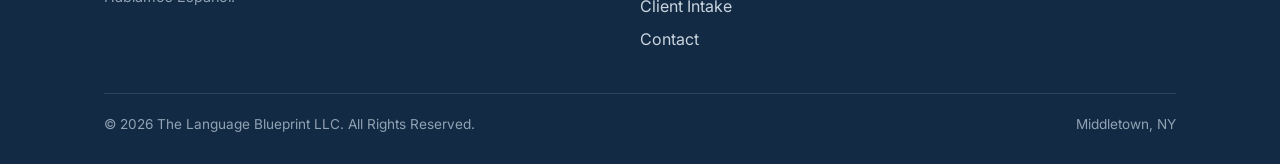
==== commit 1a883a63: "Add Lingua Institute 2027 launch teaser to homepage" ====
--- a/index.html
+++ b/index.html
@@ -39,7 +39,7 @@
     "addressCountry": "US"
   },
   "email": "thelanguageblueprint01@gmail.com",
-  "telephone": "+1-631-214-5880",
+  "telephone": "+1-845-734-3995",
   "areaServed": "US"
 }
 </script>
@@ -156,6 +156,15 @@
   </div>
 </section>
 
+<section class="alt">
+  <div class="container text-center" style="max-width:700px; margin:0 auto;">
+    <span class="badge">Coming in 2027</span>
+    <h2>The Lingua Institute</h2>
+    <p style="font-size:1.1rem;">We're building The Lingua Institute, an online, personalized and adaptive learning experience for multilingual learners and Students with Limited or Interrupted Formal Education (SLIFE). Launching in 2027, it will bring The Language Blueprint's approach to instructional design and ethical AI to a dedicated online learning platform.</p>
+    <a href="contact.html" class="btn btn-outline">Get Notified When We Launch</a>
+  </div>
+</section>
+
 <footer class="site-footer">
   <div class="container">
     <div class="footer-grid">
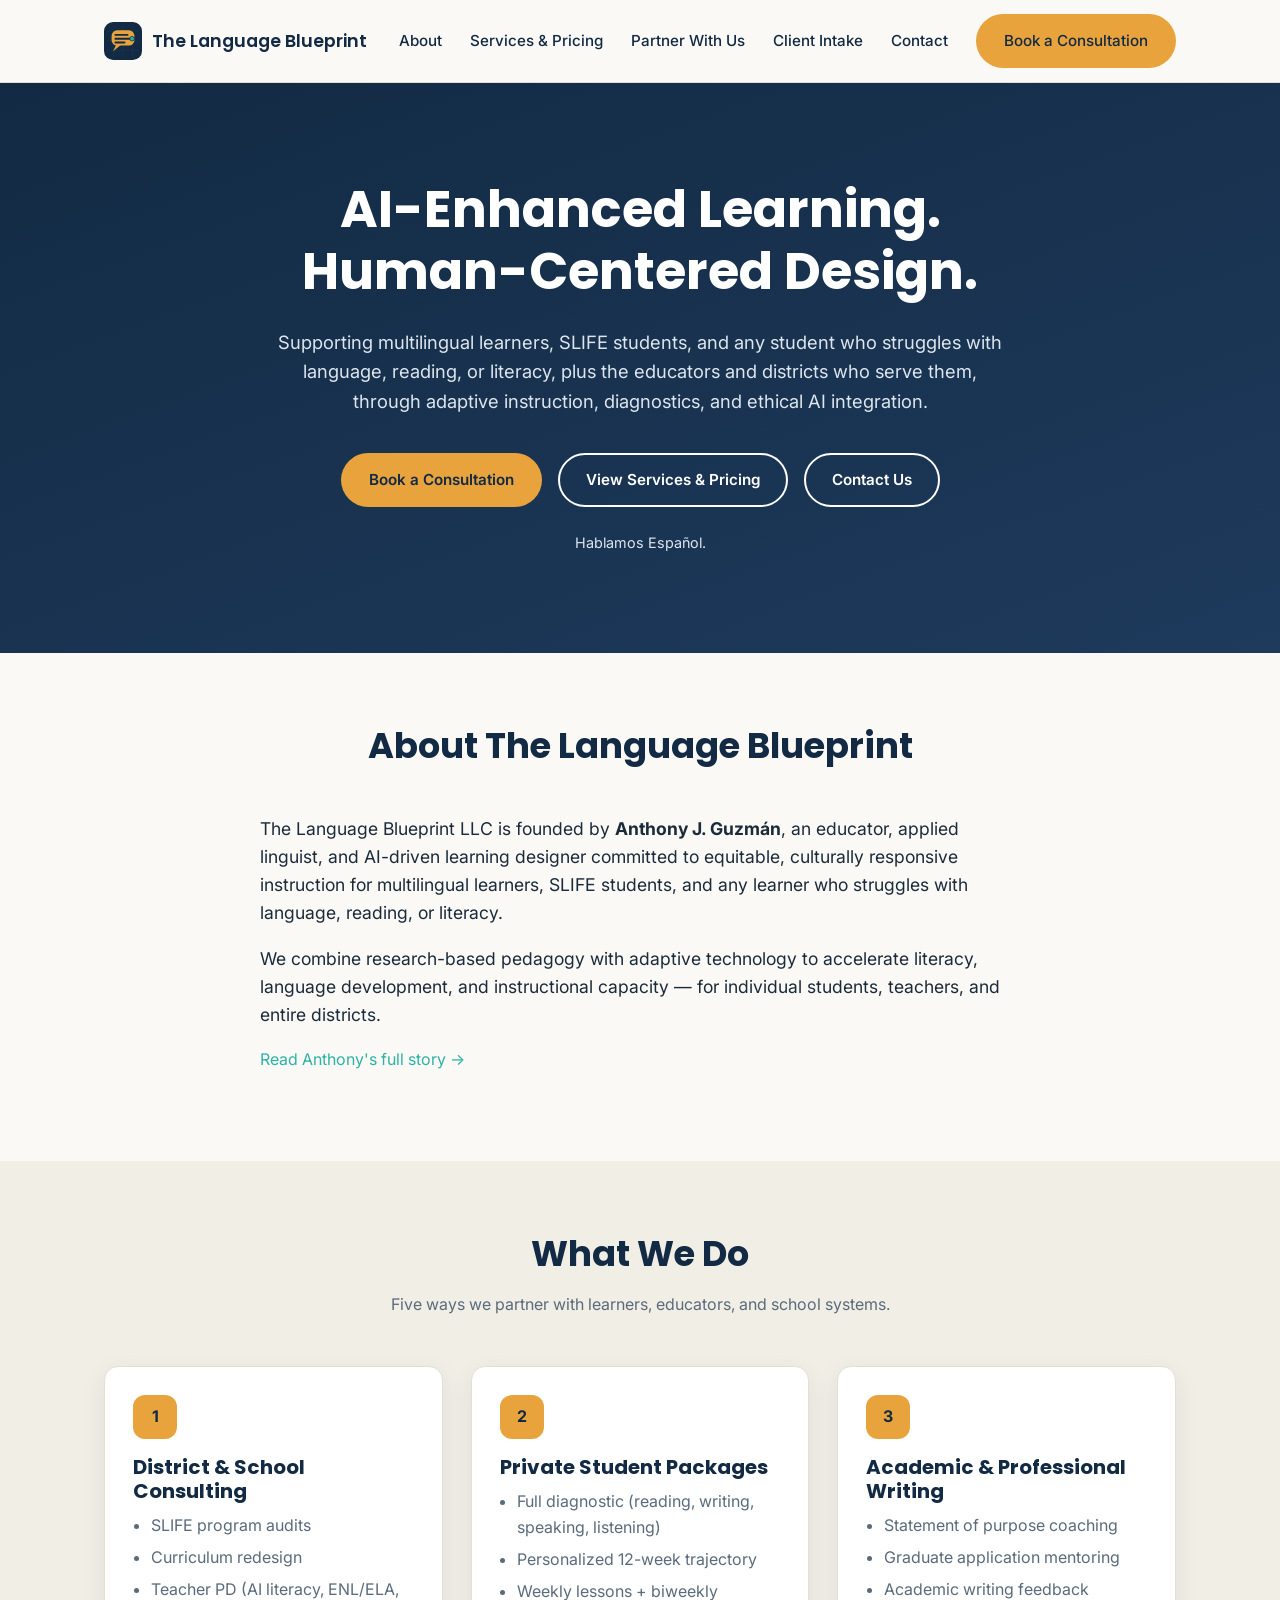
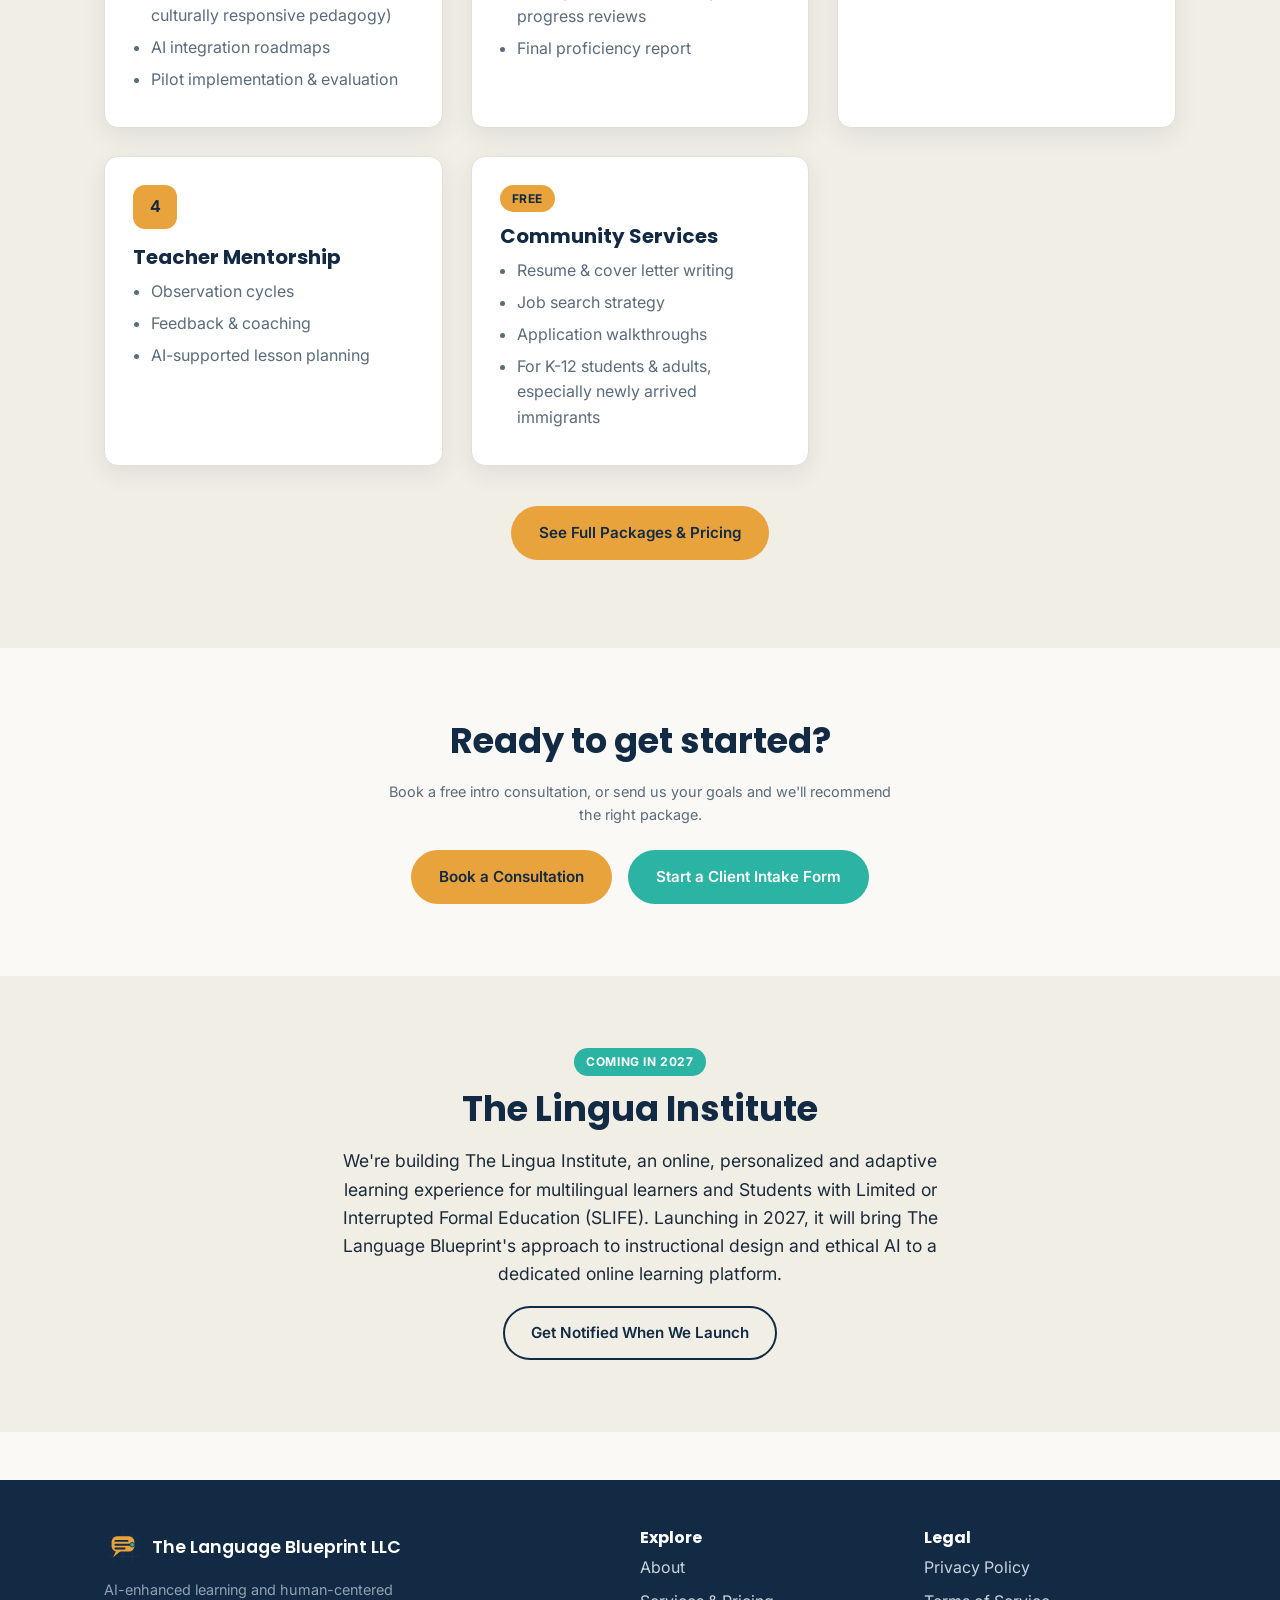
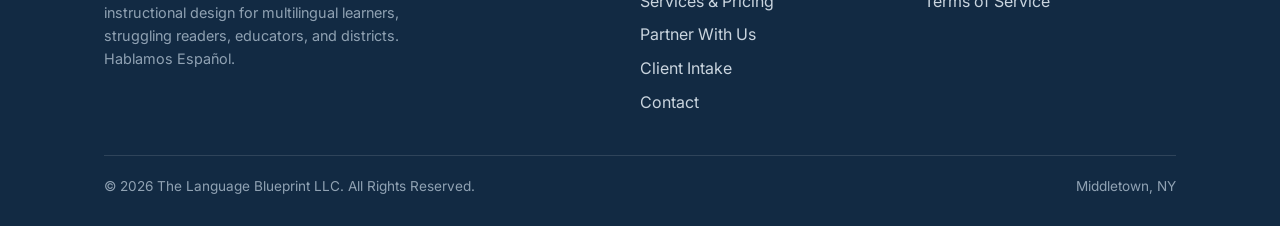
==== commit 1dad2eb4: "Add Free Community Services card to homepage What We Do section" ====
--- a/index.html
+++ b/index.html
@@ -96,7 +96,7 @@
   <div class="container">
     <div class="section-head">
       <h2>What We Do</h2>
-      <p>Four ways we partner with learners, educators, and school systems.</p>
+      <p>Five ways we partner with learners, educators, and school systems.</p>
     </div>
     <div class="grid">
       <div class="card">
@@ -136,6 +136,16 @@
           <li>Observation cycles</li>
           <li>Feedback &amp; coaching</li>
           <li>AI-supported lesson planning</li>
+        </ul>
+      </div>
+      <div class="card">
+        <span class="badge" style="background:var(--amber); color:var(--navy); margin-bottom:12px; display:inline-block;">Free</span>
+        <h3>Community Services</h3>
+        <ul>
+          <li>Resume &amp; cover letter writing</li>
+          <li>Job search strategy</li>
+          <li>Application walkthroughs</li>
+          <li>For K-12 students &amp; adults, especially newly arrived immigrants</li>
         </ul>
       </div>
     </div>
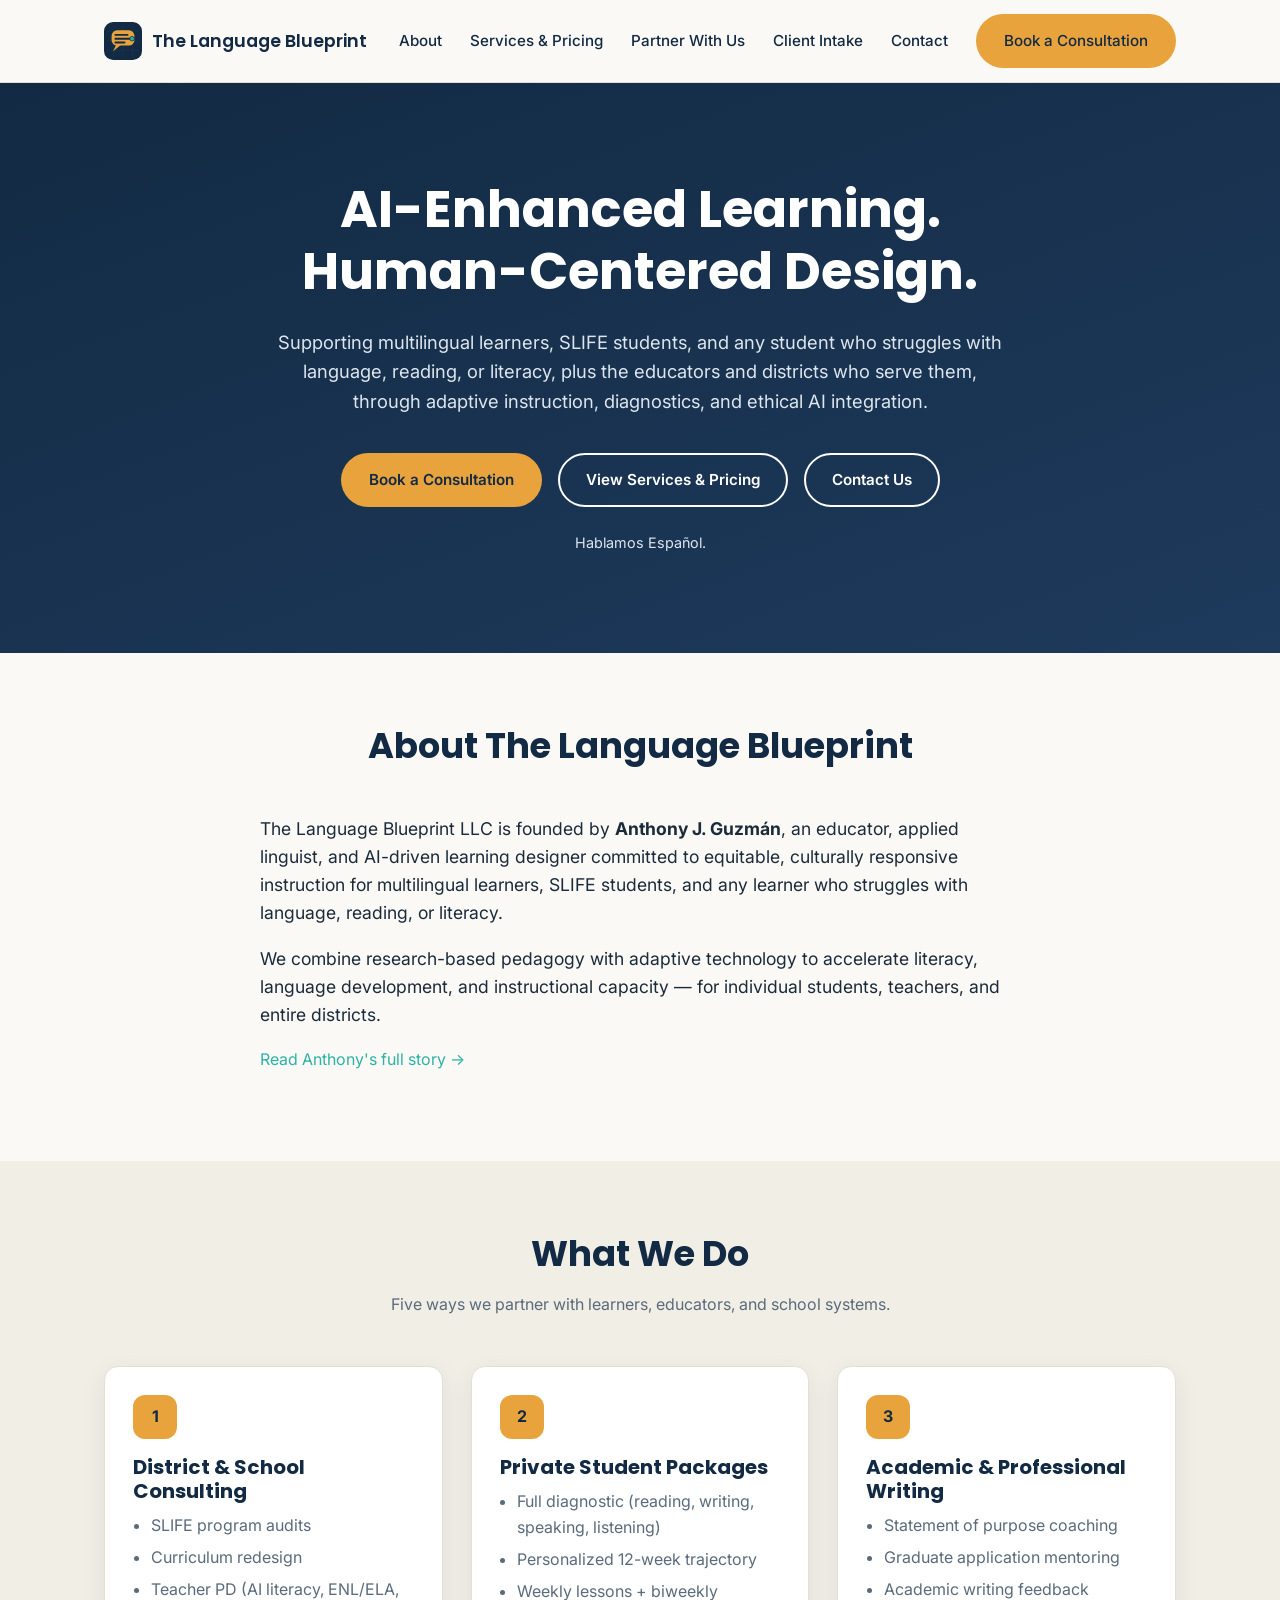
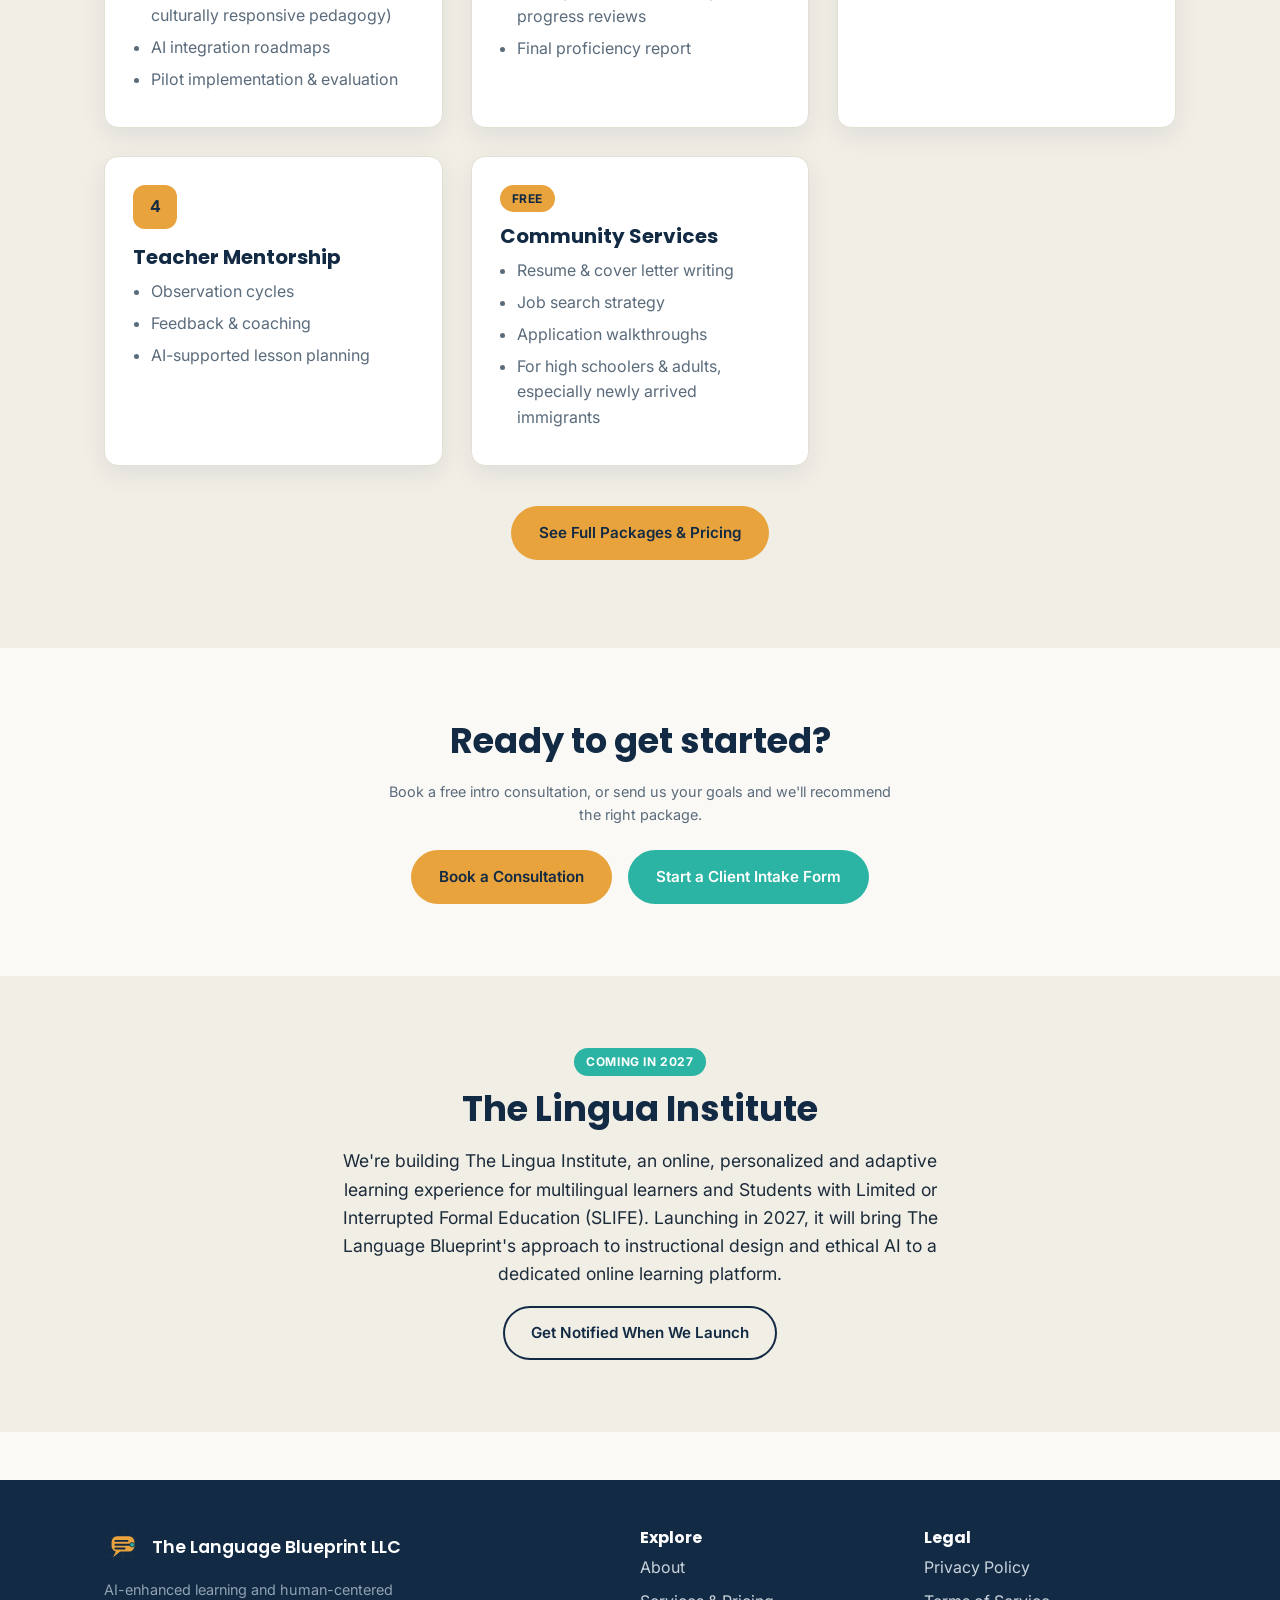
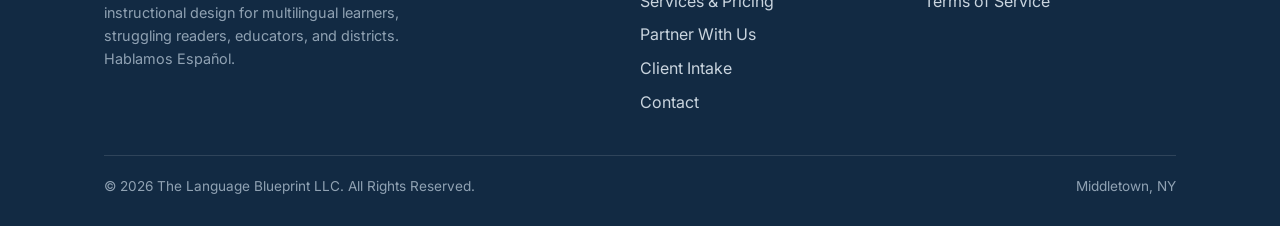
==== commit 6e96e021: "Add dedicated volunteer application page; change K-12 to high schoolers; add 18+ disclaimer to free " ====
--- a/index.html
+++ b/index.html
@@ -145,7 +145,7 @@
           <li>Resume &amp; cover letter writing</li>
           <li>Job search strategy</li>
           <li>Application walkthroughs</li>
-          <li>For K-12 students &amp; adults, especially newly arrived immigrants</li>
+          <li>For high schoolers &amp; adults, especially newly arrived immigrants</li>
         </ul>
       </div>
     </div>
